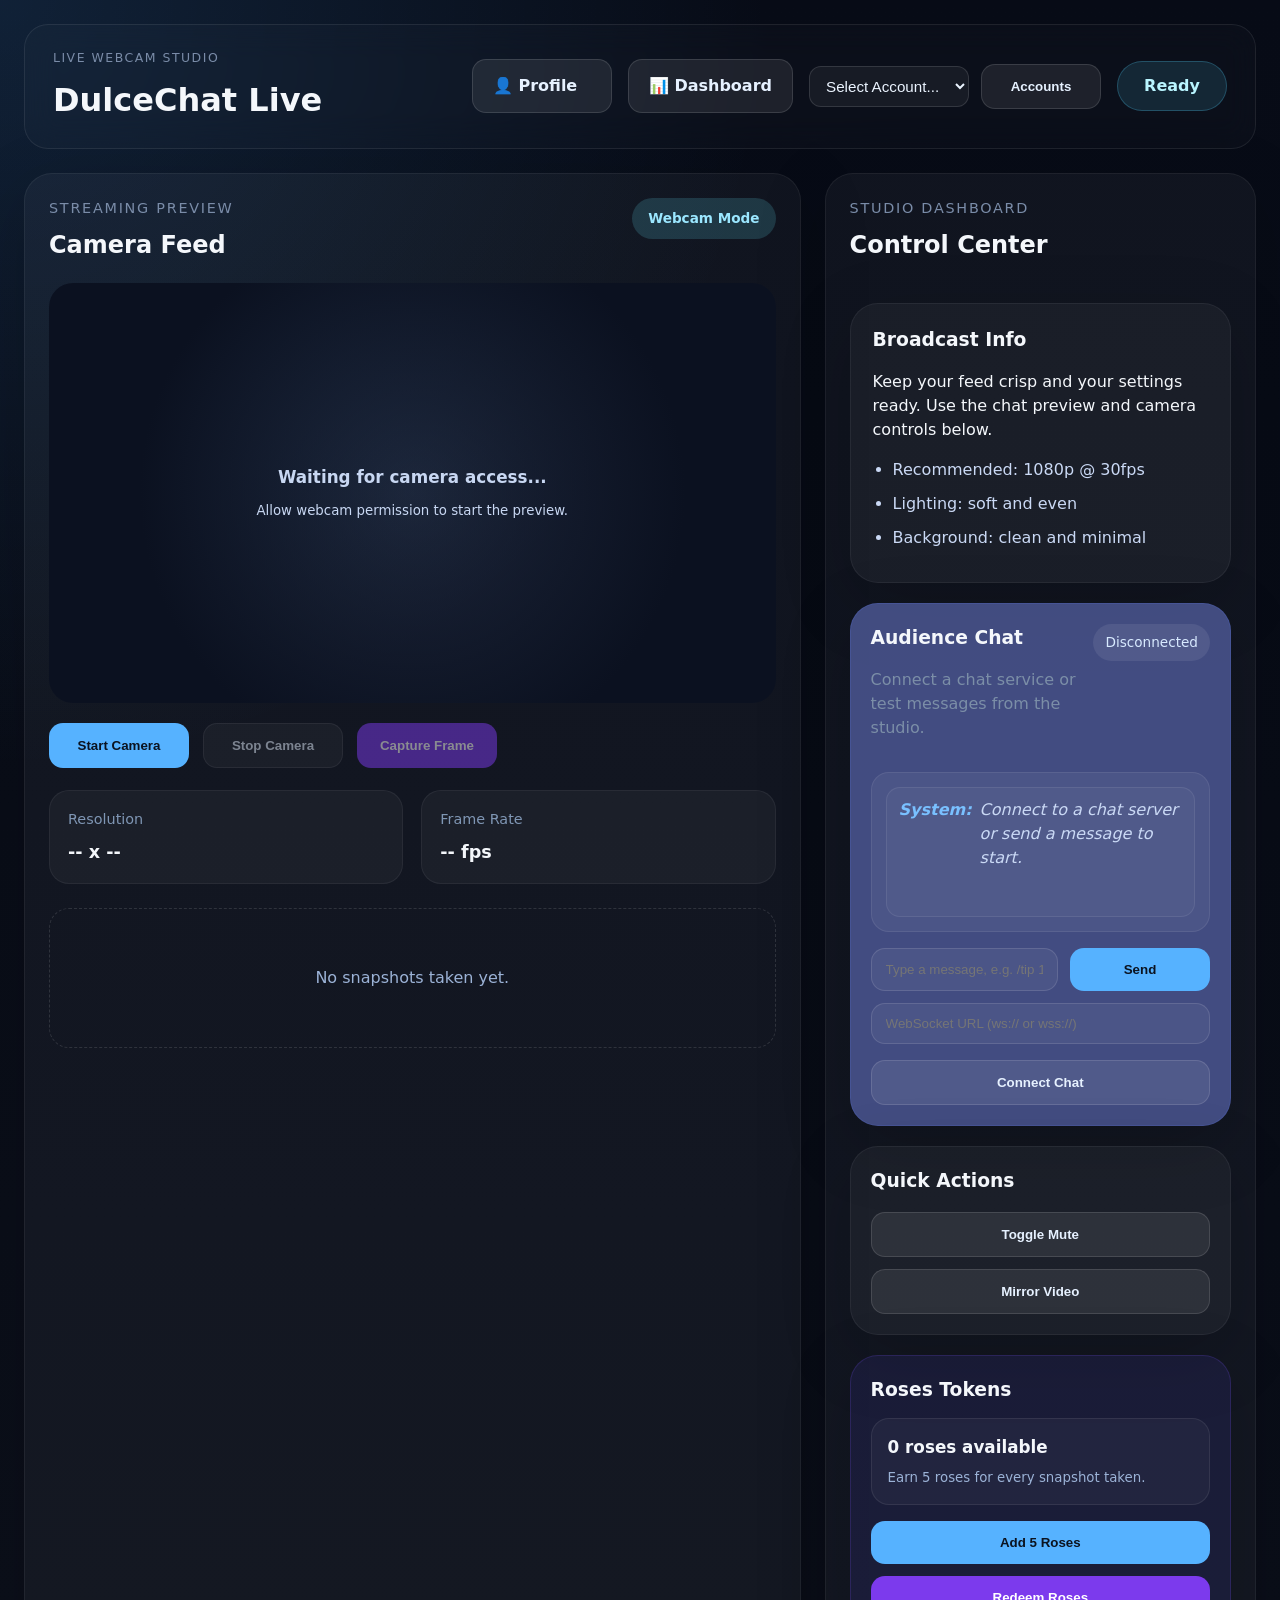
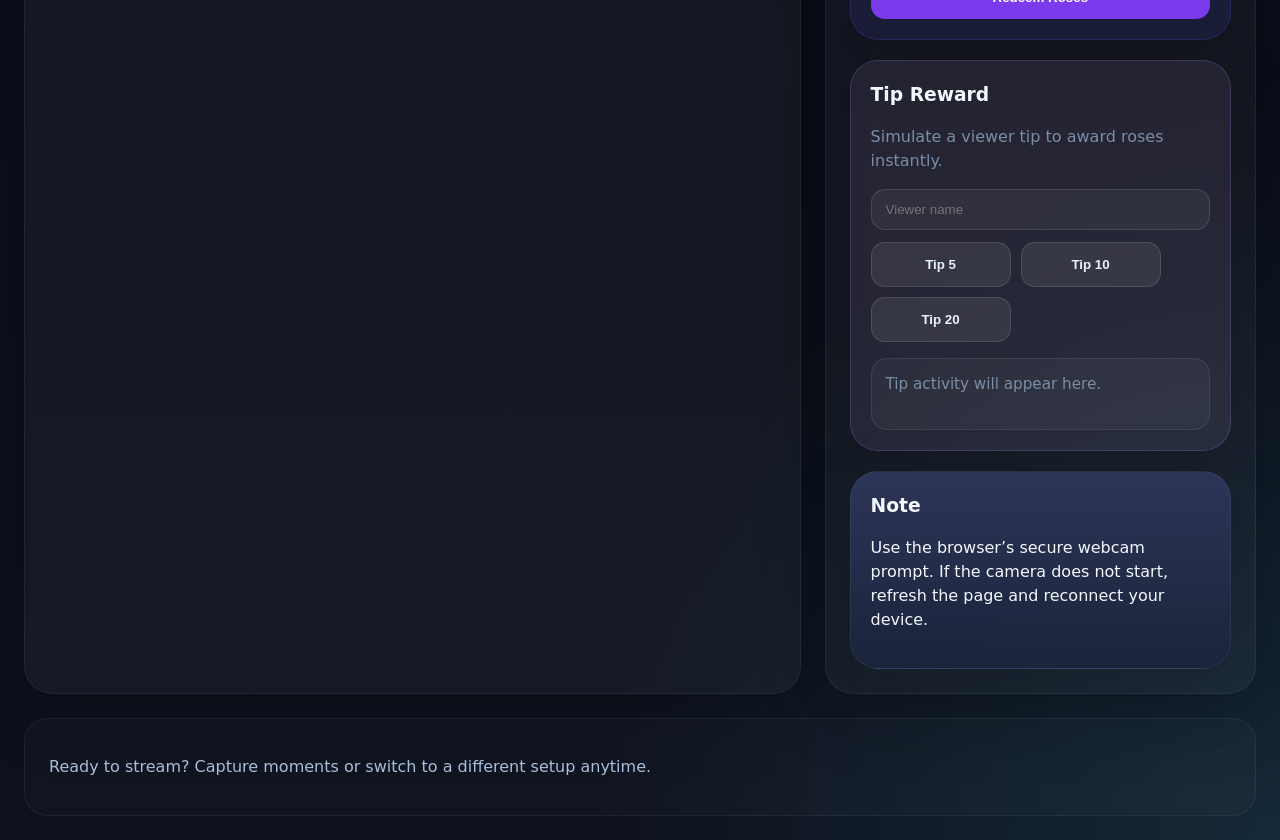
==== index.html @ fbc7fd68 "Add files via upload" ====
<!DOCTYPE html>
<html lang="en">
<head>
    <meta charset="UTF-8" />
    <meta name="viewport" content="width=device-width, initial-scale=1.0" />
    <title>DulceChat Webcam</title>
    <link rel="stylesheet" href="style.css" />
</head>
<body>
    <div class="app-shell">
        <!-- ========== HEADER / TOPBAR ========== -->
        <header class="topbar">
            <div>
                <p class="eyebrow">Live Webcam Studio</p>
                <h1>DulceChat Live</h1>
            </div>
            <div class="topbar-right">
                <a href="profile.html" class="btn btn-secondary" style="text-decoration: none; display: inline-block;">👤 Profile</a>
                <a href="dashboard.html" class="btn btn-secondary" style="text-decoration: none; display: inline-block;">📊 Dashboard</a>
                <div class="account-selector">
                    <select id="accountSelect" class="account-select">
                        <option value="">Select Account...</option>
                    </select>
                    <button class="btn btn-secondary" id="buttonAccountMenu" style="width: auto; min-width: 120px;">Accounts</button>
                </div>
                <div class="status-pill" id="connectionStatus">Ready</div>
            </div>
        </header>

        <!-- ========== MAIN LAYOUT: VIDEO PANEL + SIDEBAR ========== -->
        <main class="layout-grid">
            <!-- VIDEO PANEL (left) -->
            <section class="panel video-panel">
                <div class="panel-header">
                    <div>
                        <p class="panel-label">Streaming Preview</p>
                        <h2>Camera Feed</h2>
                    </div>
                    <span class="badge">Webcam Mode</span>
                </div>

                <div class="video-frame">
                    <video id="webcam" autoplay playsinline muted></video>
                    <div class="video-fallback" id="fallbackMessage">
                        <p>Waiting for camera access...</p>
                        <small>Allow webcam permission to start the preview.</small>
                    </div>
                </div>

                <div class="controls-row">
                    <button class="btn btn-primary" id="buttonStart">Start Camera</button>
                    <button class="btn btn-secondary" id="buttonStop" disabled>Stop Camera</button>
                    <button class="btn btn-accent" id="buttonCapture" disabled>Capture Frame</button>
                </div>

                <div class="quick-info">
                    <div>
                        <span>Resolution</span>
                        <strong id="cameraResolution">-- x --</strong>
                    </div>
                    <div>
                        <span>Frame Rate</span>
                        <strong id="cameraFramerate">-- fps</strong>
                    </div>
                </div>

                <div class="snapshots" id="snapshotList">
                    <div class="snapshot-empty">
                        <p>No snapshots taken yet.</p>
                    </div>
                </div>
            </section>

            <!-- SIDEBAR PANEL (right) -->
            <aside class="panel sidebar-panel">
                <div class="panel-header">
                    <div>
                        <p class="panel-label">Studio Dashboard</p>
                        <h2>Control Center</h2>
                    </div>
                </div>

                <div class="card info-card">
                    <h3>Broadcast Info</h3>
                    <p>Keep your feed crisp and your settings ready. Use the chat preview and camera controls below.</p>
                    <ul>
                        <li>Recommended: 1080p @ 30fps</li>
                        <li>Lighting: soft and even</li>
                        <li>Background: clean and minimal</li>
                    </ul>
                </div>

                <div class="card small-card chat-card">
                    <div class="chat-card-header">
                        <div>
                            <h3>Audience Chat</h3>
                            <p class="muted">Connect a chat service or test messages from the studio.</p>
                        </div>
                        <span class="chat-status" id="chatStatus">Disconnected</span>
                    </div>
                    <div class="chat-feed" id="chatFeed">
                        <div class="chat-message system"><span>System:</span> Connect to a chat server or send a message to start.</div>
                    </div>
                    <div class="chat-input-row">
                        <input id="chatInput" class="tip-input" type="text" placeholder="Type a message, e.g. /tip 10" />
                        <button class="btn btn-primary" id="buttonSendChat">Send</button>
                    </div>
                    <div class="chat-url-row">
                        <input id="chatUrl" class="tip-input" type="text" placeholder="WebSocket URL (ws:// or wss://)" aria-label="Chat server URL" />
                    </div>
                    <div class="action-list">
                        <button class="btn btn-secondary" id="buttonConnectChat">Connect Chat</button>
                    </div>
                </div>

                <div class="card small-card">
                    <h3>Quick Actions</h3>
                    <div class="action-list">
                        <button class="btn btn-secondary" id="buttonToggleMute">Toggle Mute</button>
                        <button class="btn btn-secondary" id="buttonToggleMirror">Mirror Video</button>
                    </div>
                </div>

                <div class="card small-card token-card">
                    <h3>Roses Tokens</h3>
                    <div class="token-summary">
                        <p><span id="rosesCount">0</span> roses available</p>
                        <small>Earn 5 roses for every snapshot taken.</small>
                    </div>
                    <div class="action-list">
                        <button class="btn btn-primary" id="buttonAddRoses">Add 5 Roses</button>
                        <button class="btn btn-accent" id="buttonOpenRedeem">Redeem Roses</button>
                    </div>
                </div>

                <div class="card small-card tip-card">
                    <h3>Tip Reward</h3>
                    <p class="muted">Simulate a viewer tip to award roses instantly.</p>
                    <div class="tip-fields">
                        <input id="tipUser" class="tip-input" type="text" placeholder="Viewer name" />
                        <div class="tip-row">
                            <button class="btn btn-secondary tip-btn" data-tip="5">Tip 5</button>
                            <button class="btn btn-secondary tip-btn" data-tip="10">Tip 10</button>
                            <button class="btn btn-secondary tip-btn" data-tip="20">Tip 20</button>
                        </div>
                    </div>
                    <div class="tip-log" id="tipLog">
                        <p class="muted">Tip activity will appear here.</p>
                    </div>
                </div>

                <div class="card small-card note-card">
                    <h3>Note</h3>
                    <p>Use the browser’s secure webcam prompt. If the camera does not start, refresh the page and reconnect your device.</p>
                </div>
            </aside>
        </main>

        <!-- ========== FOOTER ========== -->
        <footer class="footer-bar">
            <p>Ready to stream? Capture moments or switch to a different setup anytime.</p>
        </footer>
    </div>
    <!-- ========== ACCOUNT MODAL ========== -->
    <div class="modal" id="accountModal" aria-hidden="true">
        <div class="modal-backdrop" id="accountBackdrop"></div>
        <div class="modal-content" role="dialog" aria-modal="true" aria-labelledby="accountTitle">
            <header>
                <h3 id="accountTitle">Account Manager</h3>
                <button class="modal-close" id="accountClose">×</button>
            </header>
            <div class="modal-body">
                <div class="account-section">
                    <h4>Create New Account</h4>
                    <div class="account-fields">
                        <input id="newAccountName" class="tip-input" type="text" placeholder="Enter account name" />
                        <button class="btn btn-primary" id="buttonCreateAccount" style="width: 100%;">Create Account</button>
                    </div>
                </div>

                <div class="account-section">
                    <h4>All Accounts</h4>
                    <div class="account-list" id="accountList">
                        <p class="muted">No accounts yet.</p>
                    </div>
                </div>
            </div>
        </div>
    </div>

    <!-- ========== REDEEM MODAL ========== -->
    <div class="modal" id="redeemModal" aria-hidden="true">
        <div class="modal-backdrop" id="redeemBackdrop"></div>
        <div class="modal-content" role="dialog" aria-modal="true" aria-labelledby="redeemTitle">
            <header>
                <h3 id="redeemTitle">Redeem Roses</h3>
                <button class="modal-close" id="redeemClose">×</button>
            </header>
            <div class="modal-body">
                <p class="muted">You have <strong><span id="redeemRoses">0</span> roses</strong>. Choose a reward to redeem.</p>

                <div class="redeem-options">
                    <div class="redeem-option">
                        <div>
                            <h4>Confetti</h4>
                            <small>Fun confetti effect</small>
                        </div>
                        <div>
                            <strong>15</strong>
                            <button class="btn btn-primary redeem-btn" data-cost="15" data-name="Confetti">Redeem</button>
                        </div>
                    </div>

                    <div class="redeem-option">
                        <div>
                            <h4>Spotlight</h4>
                            <small>Highlight the streamer</small>
                        </div>
                        <div>
                            <strong>20</strong>
                            <button class="btn btn-primary redeem-btn" data-cost="20" data-name="Spotlight">Redeem</button>
                        </div>
                    </div>

                    <div class="redeem-option">
                        <div>
                            <h4>Custom Shoutout</h4>
                            <small>Show a message on screen</small>
                        </div>
                        <div>
                            <strong>30</strong>
                            <button class="btn btn-primary redeem-btn" data-cost="30" data-name="Shoutout">Redeem</button>
                        </div>
                    </div>
                </div>
            </div>
            <footer>
                <button class="btn btn-secondary" id="redeemCancel">Cancel</button>
            </footer>
        </div>
    </div>
    <script src="stript.js" defer></script>
</body>
</html>
---- style.css ----
* {
    box-sizing: border-box;
}

/* ========== GLOBAL STYLES ========== */
:root {
    color-scheme: dark;
    color: #f4f7fb;
    background: #0d111c;
    font-family: Inter, system-ui, -apple-system, BlinkMacSystemFont, "Segoe UI", sans-serif;
    line-height: 1.5;
}

html,
body {
    min-height: 100%;
    margin: 0;
    padding: 0;
    background: radial-gradient(circle at top left, rgba(73, 168, 255, 0.14), transparent 28%),
        radial-gradient(circle at bottom right, rgba(84, 211, 255, 0.12), transparent 25%),
        linear-gradient(180deg, #070b16 0%, #0d111c 100%);
}

body {
    padding: 24px;
}

.app-shell {
    max-width: 1320px;
    margin: 0 auto;
    display: flex;
    flex-direction: column;
    gap: 24px;
}

/* ========== TOPBAR / HEADER ========== */
.topbar {
    display: flex;
    justify-content: space-between;
    align-items: center;
    gap: 16px;
    padding: 24px 28px;
    border: 1px solid rgba(255, 255, 255, 0.08);
    border-radius: 24px;
    background: rgba(255, 255, 255, 0.02);
    backdrop-filter: blur(16px);
}

.topbar-right {
    display: flex;
    align-items: center;
    gap: 16px;
}

.account-selector {
    display: flex;
    gap: 12px;
    align-items: center;
}

.account-select {
    padding: 10px 12px;
    border-radius: 12px;
    border: 1px solid rgba(255,255,255,0.12);
    background: rgba(255,255,255,0.05);
    color: #ebf4ff;
    font-size: 0.95rem;
    cursor: pointer;
    min-width: 160px;
}

.eyebrow {
    margin: 0 0 8px;
    color: #7a8ca8;
    letter-spacing: 0.12em;
    text-transform: uppercase;
    font-size: 0.78rem;
}

.topbar h1 {
    margin: 0;
    font-size: clamp(1.8rem, 2.5vw, 2.8rem);
}

.status-pill {
    padding: 0.75rem 1.25rem;
    border-radius: 999px;
    border: 1px solid rgba(84, 211, 255, 0.24);
    background: rgba(84, 211, 255, 0.12);
    color: #b9f5ff;
    font-weight: 600;
    min-width: 110px;
    text-align: center;
}

/* ========== MAIN LAYOUT: GRID ========== */
.layout-grid {
    display: grid;
    grid-template-columns: 1.8fr 1fr;
    gap: 24px;
}

/* ========== PANELS & CARDS ========== */
.panel,
.card {
    background: rgba(255, 255, 255, 0.04);
    border: 1px solid rgba(255, 255, 255, 0.06);
    border-radius: 28px;
    padding: 24px;
    box-shadow: 0 20px 70px rgba(0, 0, 0, 0.18);
}

.panel-header {
    display: flex;
    justify-content: space-between;
    align-items: flex-start;
    gap: 12px;
    margin-bottom: 20px;
}

.panel-label {
    margin: 0 0 8px;
    color: #7a8ca8;
    font-size: 0.9rem;
    text-transform: uppercase;
    letter-spacing: 0.12em;
}

.panel h2,
.card h3 {
    margin: 0;
}

.badge {
    padding: 0.65rem 1rem;
    border-radius: 999px;
    background: rgba(105, 234, 255, 0.16);
    color: #9be7ff;
    font-size: 0.85rem;
    font-weight: 600;
}

.video-frame {
    position: relative;
    min-height: 420px;
    border-radius: 24px;
    overflow: hidden;
    background: radial-gradient(circle at center, rgba(46, 64, 101, 0.35), #0b1120 65%);
    display: grid;
    place-items: center;
}

video#webcam {
    width: 100%;
    height: 100%;
    object-fit: cover;
    display: none;
}

.video-fallback {
    text-align: center;
    color: #c8d7f2;
    padding: 2rem;
}

.video-fallback p {
    margin: 0 0 0.5rem;
    font-size: 1.05rem;
    font-weight: 600;
}

.controls-row {
    display: flex;
    flex-wrap: wrap;
    gap: 14px;
    margin-top: 20px;
}

/* ========== BUTTONS ========== */
.btn {
    border: none;
    border-radius: 14px;
    padding: 14px 20px;
    min-width: 140px;
    font-weight: 700;
    cursor: pointer;
    transition: transform 0.18s ease, background 0.18s ease, box-shadow 0.18s ease;
}

.btn:hover:not(:disabled) {
    transform: translateY(-1px);
}

.btn:disabled {
    opacity: 0.5;
    cursor: not-allowed;
}

.btn-primary {
    background: #56b2ff;
    color: #0b1320;
}

.btn-secondary {
    background: rgba(255, 255, 255, 0.08);
    color: #e6f1ff;
    border: 1px solid rgba(255, 255, 255, 0.12);
}

.btn-accent {
    background: #7c3aed;
    color: #fff;
}

/* ========== CAMERA INFO & SNAPSHOTS ========== */
.quick-info {
    display: flex;
    justify-content: space-between;
    gap: 18px;
    margin-top: 22px;
}

.quick-info div {
    flex: 1;
    padding: 18px;
    border-radius: 20px;
    background: rgba(255, 255, 255, 0.04);
    border: 1px solid rgba(255, 255, 255, 0.06);
}

.quick-info span {
    display: block;
    color: #7f96b4;
    margin-bottom: 8px;
    font-size: 0.9rem;
}

.quick-info strong {
    display: block;
    font-size: 1.1rem;
}

.snapshots {
    margin-top: 24px;
    display: grid;
    grid-template-columns: repeat(auto-fit, minmax(160px, 1fr));
    gap: 16px;
}

.snapshot-empty,
.snapshot-item {
    min-height: 140px;
    border-radius: 20px;
    border: 1px dashed rgba(255, 255, 255, 0.12);
    display: grid;
    place-items: center;
    text-align: center;
    color: #9bb2d6;
    padding: 18px;
}

.snapshot-item img {
    width: 100%;
    height: auto;
    border-radius: 16px;
    display: block;
}

/* ========== SIDEBAR CARDS ========== */
.sidebar-panel {
    display: flex;
    flex-direction: column;
    gap: 20px;
}

.card {
    padding: 22px;
}

.small-card {
    padding: 20px;
}

.info-card ul {
    margin: 16px 0 0;
    padding-left: 20px;
}

.info-card li {
    margin-bottom: 10px;
    color: #cad9f5;
}

.chat-preview {
    display: flex;
    flex-direction: column;
    gap: 10px;
    margin-top: 14px;
}

.chat-preview p {
    margin: 0;
    font-size: 0.95rem;
    line-height: 1.5;
}

.chat-preview span {
    color: #79c0ff;
    font-weight: 700;
}

.chat-card-header {
    display: flex;
    justify-content: space-between;
    align-items: flex-start;
    gap: 12px;
}

.chat-status {
    padding: 8px 12px;
    border-radius: 999px;
    background: rgba(255,255,255,0.08);
    color: #d8eaff;
    font-size: 0.85rem;
    white-space: nowrap;
}

.chat-feed {
    margin-top: 16px;
    min-height: 160px;
    max-height: 240px;
    overflow-y: auto;
    padding: 14px;
    border-radius: 18px;
    background: rgba(255, 255, 255, 0.05);
    border: 1px solid rgba(255, 255, 255, 0.08);
    display: grid;
    gap: 10px;
}

.chat-message {
    display: flex;
    gap: 8px;
    align-items: baseline;
    padding: 10px 12px;
    border-radius: 14px;
    background: rgba(255,255,255,0.03);
    border: 1px solid rgba(255,255,255,0.08);
}

.chat-message span {
    color: #79c0ff;
    font-weight: 700;
}

.chat-message.system {
    color: #cad9f5;
    font-style: italic;
}

.chat-message.outgoing {
    justify-content: flex-end;
    background: rgba(82, 204, 163, 0.12);
    border-color: rgba(82, 204, 163, 0.25);
}

.chat-message.outgoing span {
    color: #9bd89d;
}

.chat-input-row {
    display: grid;
    grid-template-columns: 1fr auto;
    gap: 12px;
    margin-top: 16px;
}

.chat-input-row .tip-input {
    margin: 0;
}

.chat-url-row {
    margin-top: 12px;
}

.chat-url-row .tip-input {
    width: 100%;
}

.chat-card {
    background: rgba(73, 85, 143, 0.88);
    border-color: rgba(95, 124, 255, 0.16);
}

.muted {
    color: #7b8ea7;
}

.action-list {
    display: grid;
    gap: 12px;
    margin-top: 16px;
}

.token-card {
    background: rgba(94, 79, 255, 0.1);
    border-color: rgba(126, 79, 255, 0.18);
}

.token-summary {
    display: flex;
    flex-direction: column;
    gap: 8px;
    margin-top: 14px;
    padding: 16px;
    border-radius: 18px;
    background: rgba(255, 255, 255, 0.04);
    border: 1px solid rgba(255, 255, 255, 0.08);
}

.token-summary p {
    margin: 0;
    font-size: 1.05rem;
    font-weight: 700;
}

.token-summary small {
    color: #9bb2d6;
}

.tip-card {
    background: rgba(221, 181, 255, 0.08);
    border-color: rgba(190, 133, 255, 0.2);
}

.tip-fields {
    display: grid;
    gap: 12px;
    margin-top: 16px;
}

.tip-input {
    width: 100%;
    padding: 12px 14px;
    border-radius: 14px;
    border: 1px solid rgba(255,255,255,0.12);
    background: rgba(255,255,255,0.05);
    color: #ebf4ff;
}

.tip-row {
    display: flex;
    gap: 10px;
    flex-wrap: wrap;
}

.tip-log {
    margin-top: 16px;
    padding: 14px;
    border-radius: 16px;
    background: rgba(255,255,255,0.04);
    border: 1px solid rgba(255,255,255,0.08);
    min-height: 72px;
}

.tip-log p {
    margin: 0;
    font-size: 0.95rem;
    line-height: 1.55;
}

.account-section {
    margin-bottom: 20px;
}

.account-section h4 {
    margin: 0 0 12px 0;
    color: #e6f1ff;
}

.account-fields {
    display: grid;
    gap: 12px;
}

.account-list {
    display: grid;
    gap: 12px;
}

.account-item {
    display: flex;
    justify-content: space-between;
    align-items: center;
    gap: 12px;
    padding: 14px;
    border-radius: 12px;
    background: rgba(255,255,255,0.04);
    border: 1px solid rgba(255,255,255,0.08);
}

.account-info {
    flex: 1;
}

.account-name {
    margin: 0 0 4px 0;
    font-weight: 700;
    color: #ebf4ff;
}

.account-roses {
    margin: 0;
    font-size: 0.9rem;
    color: #a9bedc;
}

.account-action-btn {
    min-width: 80px;
}

.note-card {
    background: linear-gradient(180deg, rgba(46, 55, 90, 0.95), rgba(26, 36, 59, 0.95));
}

/* Modal styles for Redeem dialog */
.modal {
    position: fixed;
    inset: 0;
    display: none;
    align-items: center;
    justify-content: center;
    z-index: 1200;
}

.modal[aria-hidden="false"] {
    display: flex;
}

.modal-backdrop {
    position: absolute;
    inset: 0;
    background: rgba(3, 6, 12, 0.6);
    backdrop-filter: blur(6px);
}

.modal-content {
    position: relative;
    width: min(720px, 94%);
    background: rgba(255,255,255,0.03);
    border: 1px solid rgba(255,255,255,0.06);
    border-radius: 16px;
    padding: 18px;
    z-index: 2;
}

.modal-content header {
    display: flex;
    justify-content: space-between;
    align-items: center;
    gap: 12px;
}

.modal-close {
    background: transparent;
    border: none;
    color: #cfefff;
    font-size: 1.6rem;
    cursor: pointer;
}

.modal-body {
    margin-top: 12px;
}

.redeem-options {
    display: grid;
    gap: 12px;
    margin-top: 12px;
}

.redeem-option {
    display: flex;
    justify-content: space-between;
    align-items: center;
    gap: 12px;
    padding: 12px;
    border-radius: 12px;
    background: rgba(255,255,255,0.02);
    border: 1px solid rgba(255,255,255,0.04);
}

.redeem-option h4 {
    margin: 0 0 6px 0;
}

.redeem-btn:disabled {
    opacity: 0.5;
    cursor: not-allowed;
}

.toast {
    position: fixed;
    right: 20px;
    bottom: 20px;
    background: rgba(40,40,60,0.96);
    color: #eaf6ff;
    padding: 12px 16px;
    border-radius: 12px;
    box-shadow: 0 8px 30px rgba(0,0,0,0.4);
    z-index: 1300;
    opacity: 0;
    transform: translateY(8px);
    transition: opacity 220ms ease, transform 220ms ease;
}

.toast.show {
    opacity: 1;
    transform: translateY(0);
}

/* ========== VISUAL EFFECTS ========== */
.confetti-piece {
    position: fixed;
    width: 12px;
    height: 18px;
    opacity: 0.95;
    border-radius: 4px;
    pointer-events: none;
    z-index: 1400;
    will-change: transform, opacity;
}

/* ========== FOOTER ========== */
.footer-bar {
    padding: 20px 24px;
    border-radius: 24px;
    border: 1px solid rgba(255, 255, 255, 0.06);
    background: rgba(255, 255, 255, 0.02);
    color: #a9bedc;
}

/* ========== RESPONSIVE DESIGN ========== */
@media (max-width: 980px) {
    .layout-grid {
        grid-template-columns: 1fr;
    }
}

@media (max-width: 680px) {
    body {
        padding: 16px;
    }
    .topbar,
    .panel,
    .card,
    .footer-bar {
        padding: 18px;
    }
    .controls-row {
        flex-direction: column;
    }
}
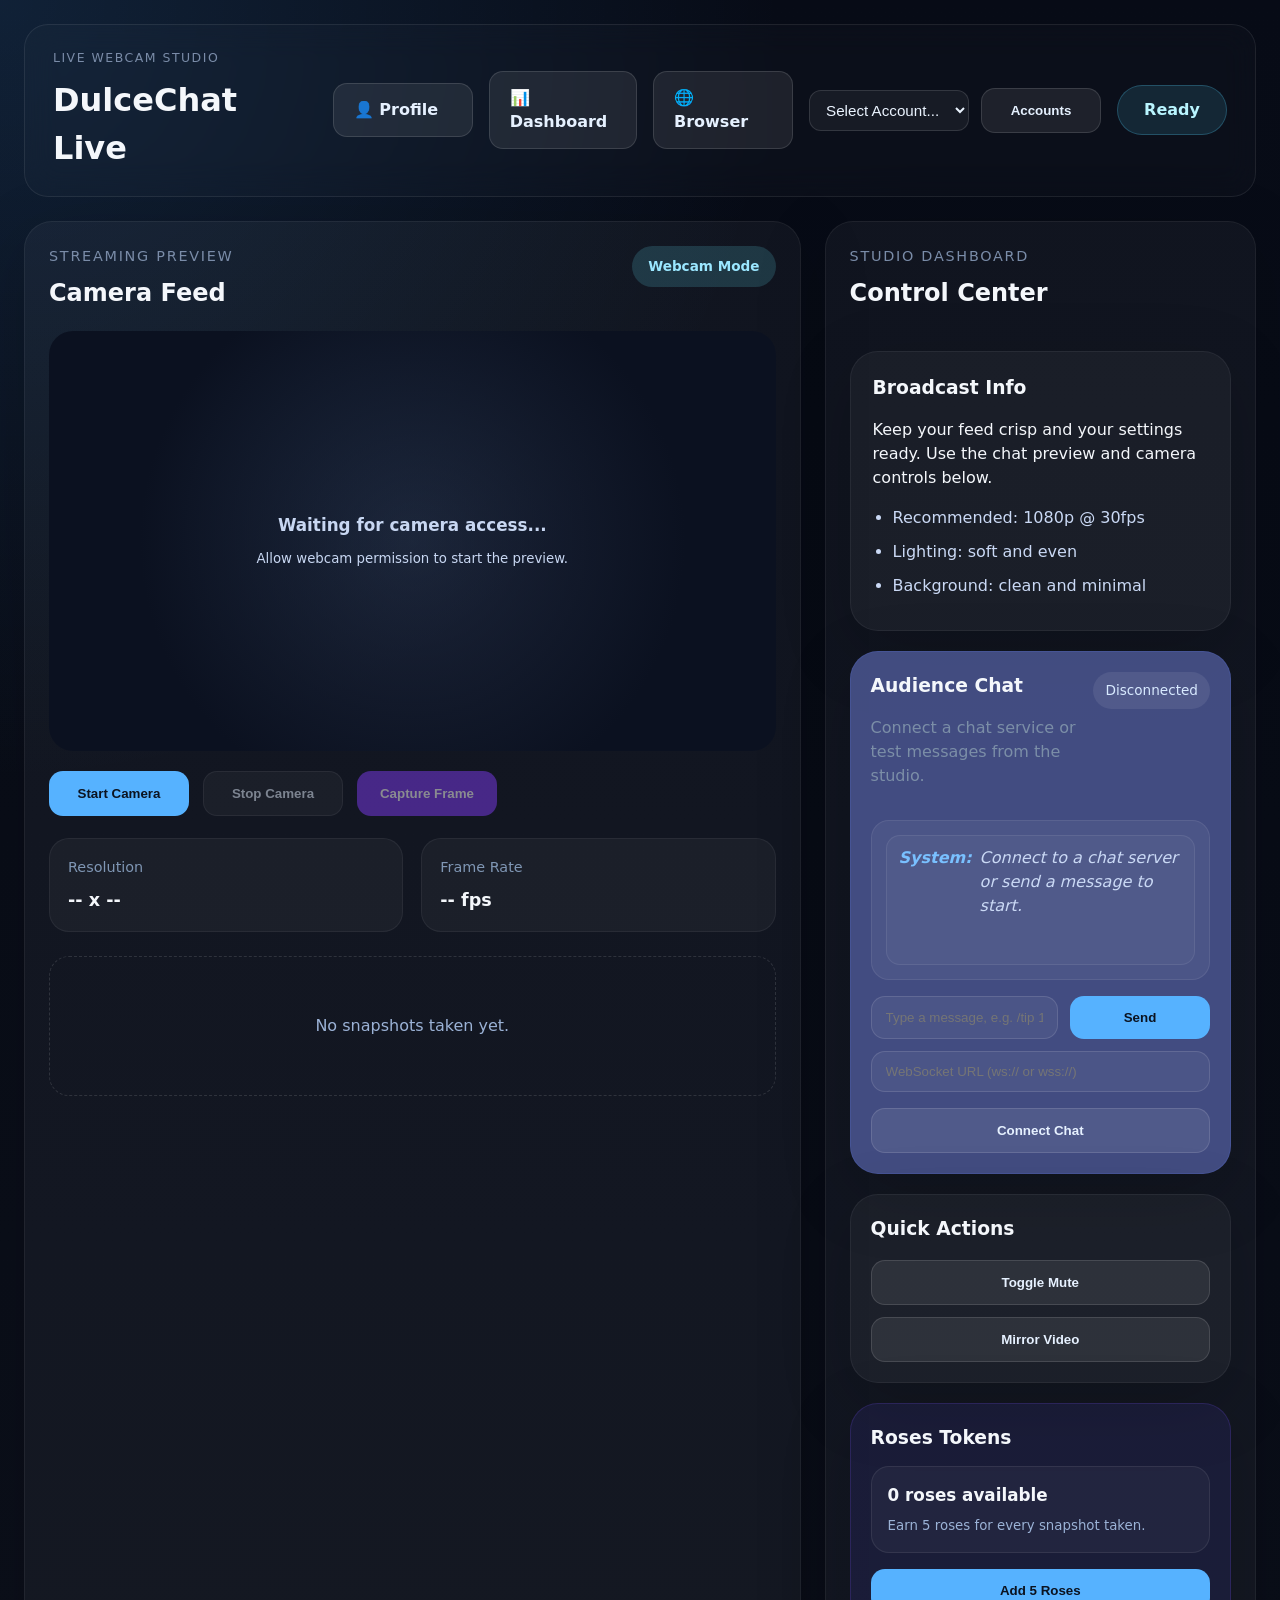
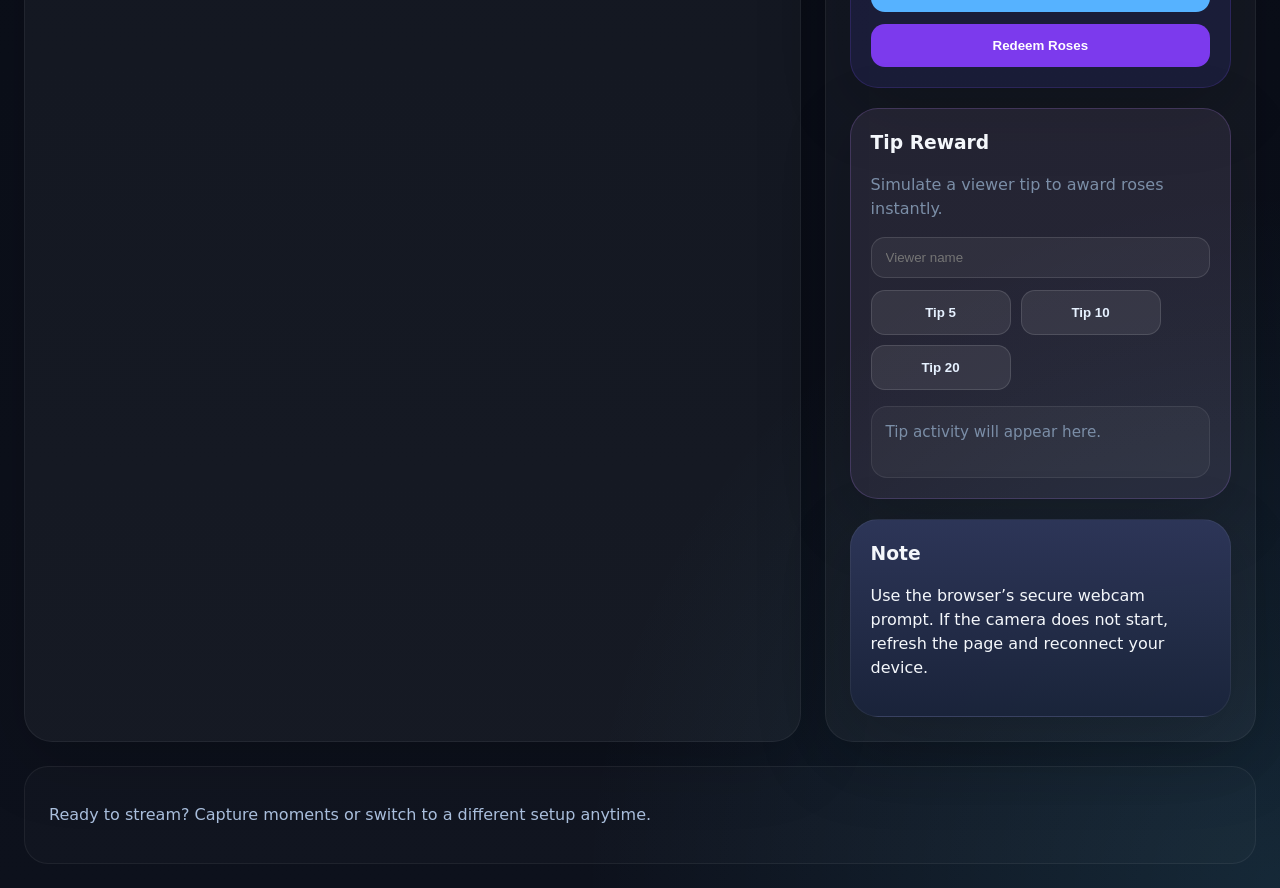
==== commit 09d42bfe: "Add files via upload" ====
--- a/index.html
+++ b/index.html
@@ -17,6 +17,7 @@
             <div class="topbar-right">
                 <a href="profile.html" class="btn btn-secondary" style="text-decoration: none; display: inline-block;">👤 Profile</a>
                 <a href="dashboard.html" class="btn btn-secondary" style="text-decoration: none; display: inline-block;">📊 Dashboard</a>
+                <a href="browser.html" class="btn btn-secondary" style="text-decoration: none; display: inline-block;">🌐 Browser</a>
                 <div class="account-selector">
                     <select id="accountSelect" class="account-select">
                         <option value="">Select Account...</option>
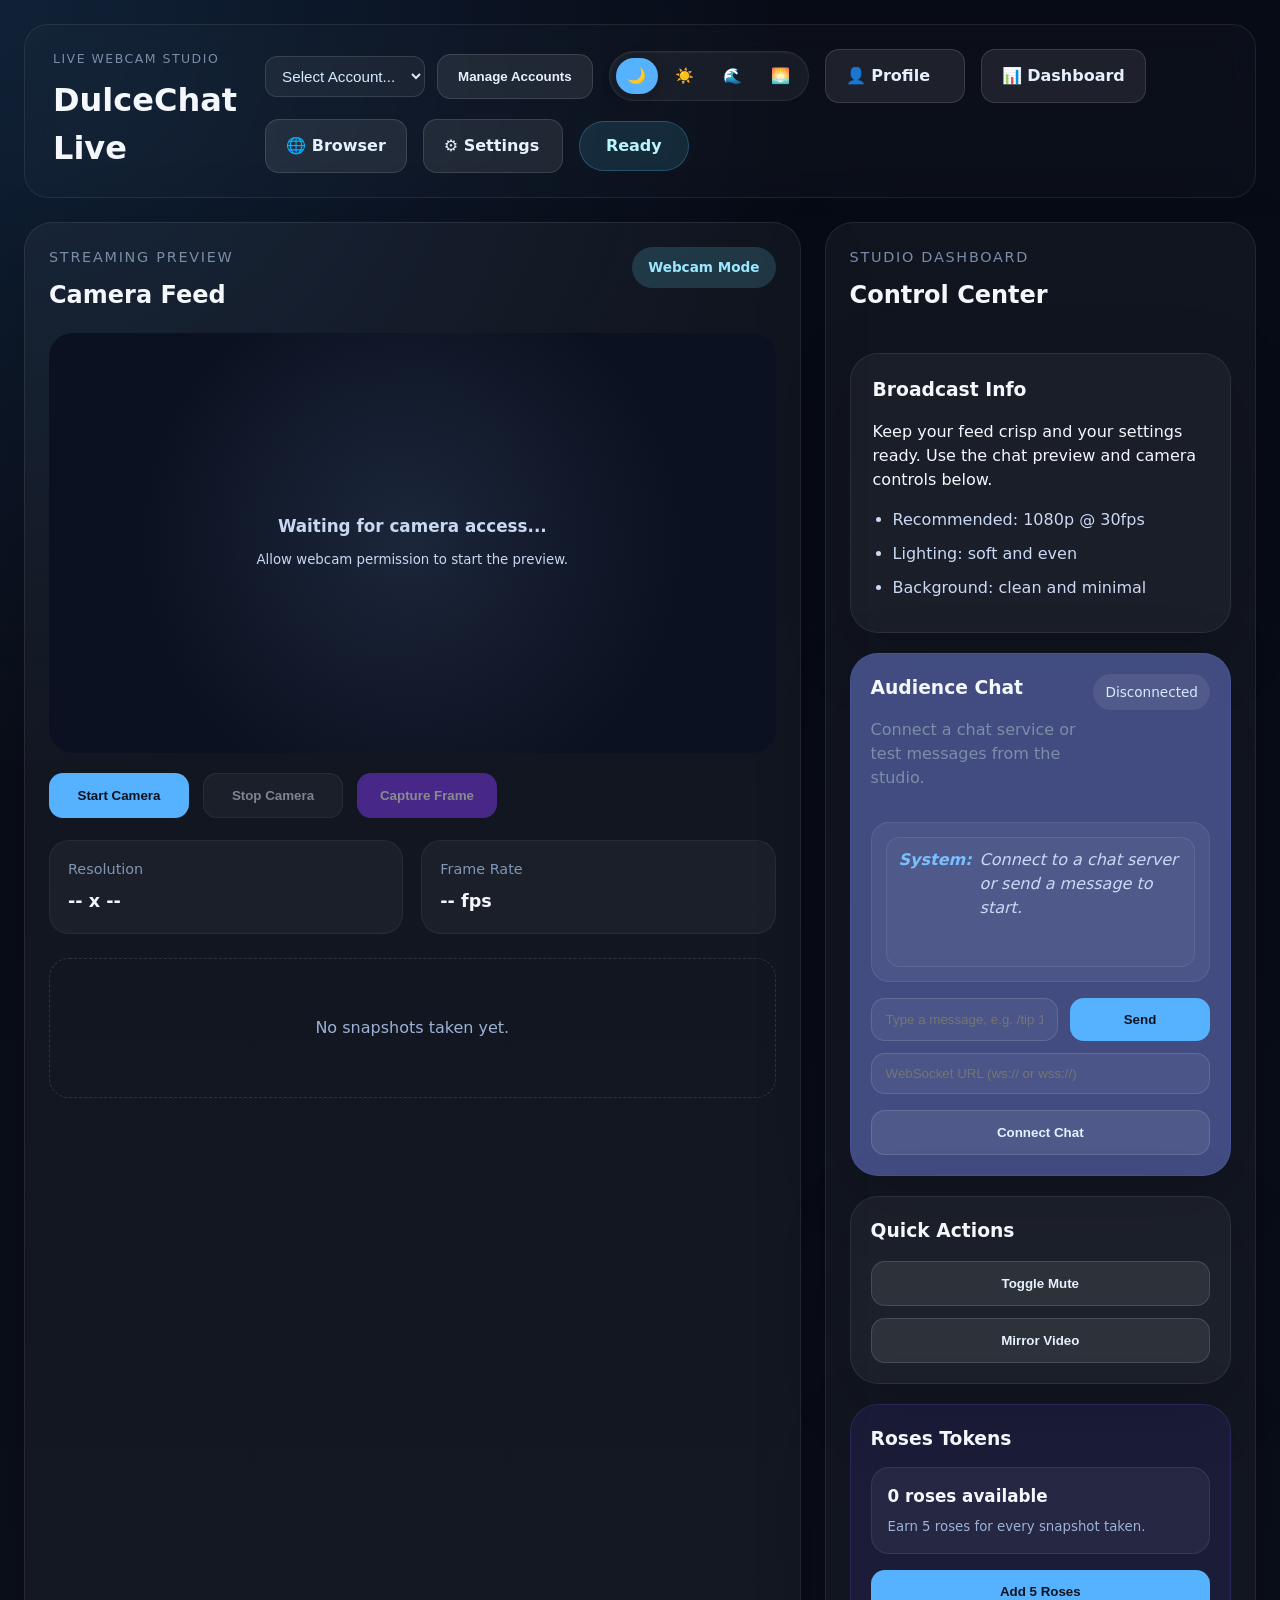
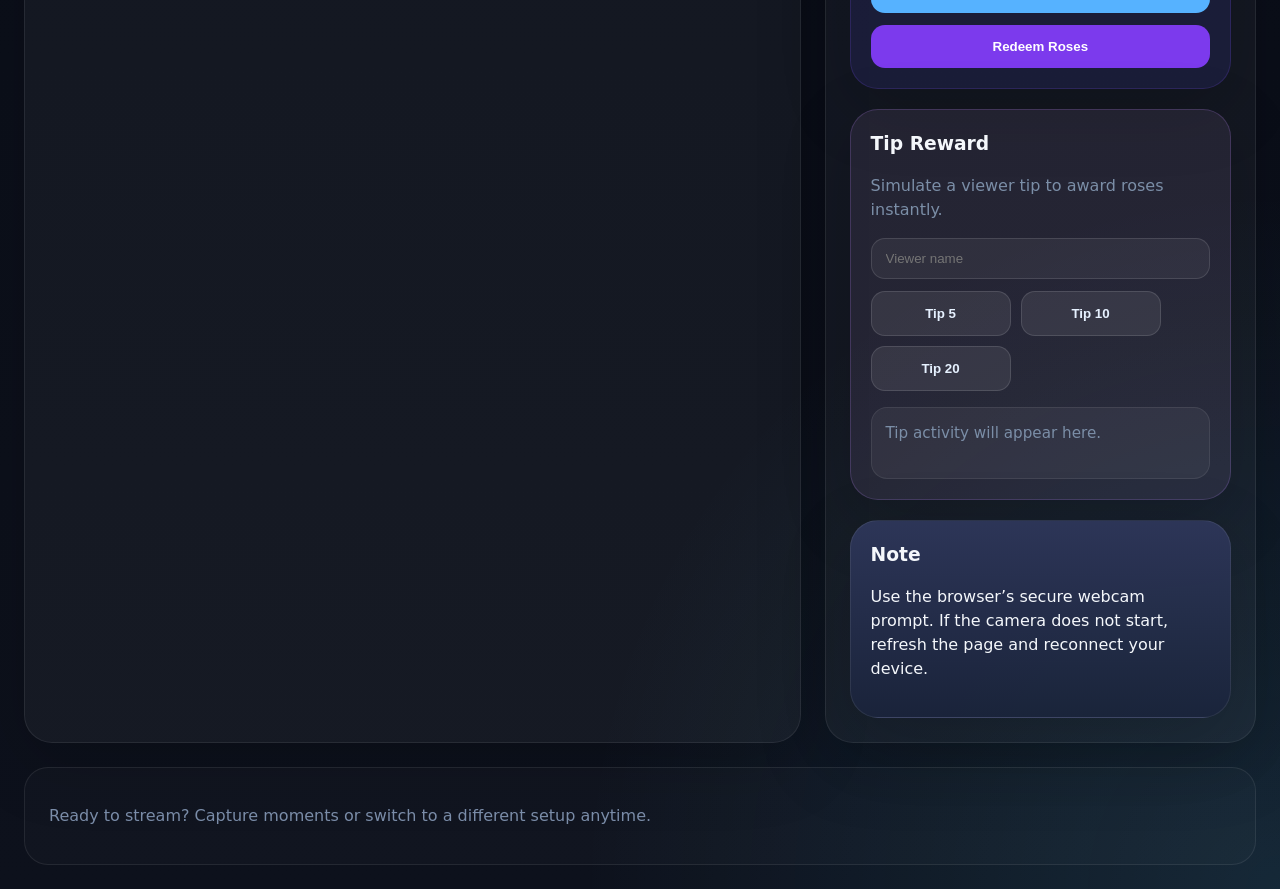
==== commit 806019b0: "Add files via upload" ====
--- a/index.html
+++ b/index.html
@@ -15,15 +15,23 @@
                 <h1>DulceChat Live</h1>
             </div>
             <div class="topbar-right">
-                <a href="profile.html" class="btn btn-secondary" style="text-decoration: none; display: inline-block;">👤 Profile</a>
-                <a href="dashboard.html" class="btn btn-secondary" style="text-decoration: none; display: inline-block;">📊 Dashboard</a>
-                <a href="browser.html" class="btn btn-secondary" style="text-decoration: none; display: inline-block;">🌐 Browser</a>
                 <div class="account-selector">
-                    <select id="accountSelect" class="account-select">
-                        <option value="">Select Account...</option>
+                    <select id="accountSelect" class="account-select" aria-label="Select account">
+                        <option value="">Select account...</option>
                     </select>
-                    <button class="btn btn-secondary" id="buttonAccountMenu" style="width: auto; min-width: 120px;">Accounts</button>
-                </div>
+                    <button class="btn btn-secondary" id="buttonAccountMenu" type="button">Manage Accounts</button>
+                </div>
+                <div class="theme-switcher" aria-label="Theme switcher">
+                    <button class="theme-btn active" type="button" data-theme="dark" aria-label="Dark theme">🌙</button>
+                    <button class="theme-btn" type="button" data-theme="light" aria-label="Light theme">☀️</button>
+                    <button class="theme-btn" type="button" data-theme="ocean" aria-label="Ocean theme">🌊</button>
+                    <button class="theme-btn" type="button" data-theme="sunset" aria-label="Sunset theme">🌅</button>
+                </div>
+                <a href="profile.html" class="btn btn-secondary topbar-nav-link">👤 Profile</a>
+                <a href="dashboard.html" class="btn btn-secondary topbar-nav-link">📊 Dashboard</a>
+                <a href="browser.html" class="btn btn-secondary topbar-nav-link">🌐 Browser</a>
+                <a href="settings.html" class="btn btn-secondary topbar-nav-link">⚙️ Settings</a>
+
                 <div class="status-pill" id="connectionStatus">Ready</div>
             </div>
         </header>
@@ -41,7 +49,7 @@
                 </div>
 
                 <div class="video-frame">
-                    <video id="webcam" autoplay playsinline muted></video>
+                    <video id="webcam" autoplay muted></video>
                     <div class="video-fallback" id="fallbackMessage">
                         <p>Waiting for camera access...</p>
                         <small>Allow webcam permission to start the preview.</small>
@@ -175,7 +183,7 @@
                     <h4>Create New Account</h4>
                     <div class="account-fields">
                         <input id="newAccountName" class="tip-input" type="text" placeholder="Enter account name" />
-                        <button class="btn btn-primary" id="buttonCreateAccount" style="width: 100%;">Create Account</button>
+                        <button class="btn btn-primary account-create-btn" id="buttonCreateAccount">Create Account</button>
                     </div>
                 </div>
 
@@ -241,5 +249,6 @@
         </div>
     </div>
     <script src="stript.js" defer></script>
+    <script src="script.js" defer></script>
 </body>
 </html>
--- a/style.css
+++ b/style.css
@@ -9,6 +9,71 @@
     background: #0d111c;
     font-family: Inter, system-ui, -apple-system, BlinkMacSystemFont, "Segoe UI", sans-serif;
     line-height: 1.5;
+    --bg-page: radial-gradient(circle at top left, rgba(73, 168, 255, 0.14), transparent 28%), radial-gradient(circle at bottom right, rgba(84, 211, 255, 0.12), transparent 25%), linear-gradient(180deg, #070b16 0%, #0d111c 100%);
+    --bg-surface: rgba(255, 255, 255, 0.02);
+    --bg-surface-strong: rgba(255, 255, 255, 0.04);
+    --bg-surface-soft: rgba(255, 255, 255, 0.05);
+    --border-color: rgba(255, 255, 255, 0.08);
+    --text-primary: #f4f7fb;
+    --text-secondary: #d8eaff;
+    --text-muted: #7a8ca8;
+    --btn-secondary-bg: rgba(255, 255, 255, 0.08);
+    --btn-secondary-text: #e6f1ff;
+    --input-bg: rgba(255, 255, 255, 0.05);
+    --input-border: rgba(255, 255, 255, 0.12);
+    --shadow-color: rgba(0, 0, 0, 0.18);
+    --accent: #56b2ff;
+}
+
+body[data-theme="light"] {
+    --bg-page: linear-gradient(135deg, #f7fbff 0%, #e8f2ff 100%);
+    --bg-surface: rgba(255, 255, 255, 0.7);
+    --bg-surface-strong: rgba(255, 255, 255, 0.9);
+    --bg-surface-soft: rgba(255, 255, 255, 0.82);
+    --border-color: rgba(12, 29, 54, 0.12);
+    --text-primary: #14233d;
+    --text-secondary: #243b5a;
+    --text-muted: #64748b;
+    --btn-secondary-bg: rgba(12, 29, 54, 0.06);
+    --btn-secondary-text: #14233d;
+    --input-bg: rgba(255, 255, 255, 0.9);
+    --input-border: rgba(12, 29, 54, 0.14);
+    --shadow-color: rgba(15, 23, 42, 0.08);
+    --accent: #2563eb;
+}
+
+body[data-theme="ocean"] {
+    --bg-page: linear-gradient(135deg, #071722 0%, #13324b 50%, #1f5e7a 100%);
+    --bg-surface: rgba(4, 20, 33, 0.7);
+    --bg-surface-strong: rgba(6, 28, 45, 0.9);
+    --bg-surface-soft: rgba(15, 45, 68, 0.78);
+    --border-color: rgba(146, 233, 255, 0.16);
+    --text-primary: #f2fcff;
+    --text-secondary: #d9f7ff;
+    --text-muted: #8fcfdd;
+    --btn-secondary-bg: rgba(255, 255, 255, 0.11);
+    --btn-secondary-text: #f2fcff;
+    --input-bg: rgba(6, 28, 45, 0.8);
+    --input-border: rgba(146, 233, 255, 0.18);
+    --shadow-color: rgba(0, 0, 0, 0.24);
+    --accent: #31d0ff;
+}
+
+body[data-theme="sunset"] {
+    --bg-page: linear-gradient(135deg, #24111d 0%, #4d2432 45%, #8a4b2d 100%);
+    --bg-surface: rgba(44, 20, 29, 0.72);
+    --bg-surface-strong: rgba(72, 33, 45, 0.9);
+    --bg-surface-soft: rgba(101, 44, 56, 0.8);
+    --border-color: rgba(255, 188, 130, 0.2);
+    --text-primary: #fff4eb;
+    --text-secondary: #ffe7d1;
+    --text-muted: #f2b68f;
+    --btn-secondary-bg: rgba(255, 255, 255, 0.12);
+    --btn-secondary-text: #fff4eb;
+    --input-bg: rgba(92, 41, 56, 0.8);
+    --input-border: rgba(255, 188, 130, 0.2);
+    --shadow-color: rgba(26, 8, 12, 0.32);
+    --accent: #ff8c61;
 }
 
 html,
@@ -16,13 +81,12 @@
     min-height: 100%;
     margin: 0;
     padding: 0;
-    background: radial-gradient(circle at top left, rgba(73, 168, 255, 0.14), transparent 28%),
-        radial-gradient(circle at bottom right, rgba(84, 211, 255, 0.12), transparent 25%),
-        linear-gradient(180deg, #070b16 0%, #0d111c 100%);
+    background: var(--bg-page);
 }
 
 body {
     padding: 24px;
+    color: var(--text-primary);
 }
 
 .app-shell {
@@ -40,9 +104,10 @@
     align-items: center;
     gap: 16px;
     padding: 24px 28px;
-    border: 1px solid rgba(255, 255, 255, 0.08);
+    border: 1px solid var(--border-color);
     border-radius: 24px;
-    background: rgba(255, 255, 255, 0.02);
+    background: var(--bg-surface);
+    -webkit-backdrop-filter: blur(16px);
     backdrop-filter: blur(16px);
 }
 
@@ -50,6 +115,7 @@
     display: flex;
     align-items: center;
     gap: 16px;
+    flex-wrap: wrap;
 }
 
 .account-selector {
@@ -61,9 +127,9 @@
 .account-select {
     padding: 10px 12px;
     border-radius: 12px;
-    border: 1px solid rgba(255,255,255,0.12);
-    background: rgba(255,255,255,0.05);
-    color: #ebf4ff;
+    border: 1px solid var(--input-border);
+    background: var(--input-bg);
+    color: var(--text-secondary);
     font-size: 0.95rem;
     cursor: pointer;
     min-width: 160px;
@@ -71,7 +137,7 @@
 
 .eyebrow {
     margin: 0 0 8px;
-    color: #7a8ca8;
+    color: var(--text-muted);
     letter-spacing: 0.12em;
     text-transform: uppercase;
     font-size: 0.78rem;
@@ -103,11 +169,11 @@
 /* ========== PANELS & CARDS ========== */
 .panel,
 .card {
-    background: rgba(255, 255, 255, 0.04);
-    border: 1px solid rgba(255, 255, 255, 0.06);
+    background: var(--bg-surface-strong);
+    border: 1px solid var(--border-color);
     border-radius: 28px;
     padding: 24px;
-    box-shadow: 0 20px 70px rgba(0, 0, 0, 0.18);
+    box-shadow: 0 20px 70px var(--shadow-color);
 }
 
 .panel-header {
@@ -202,14 +268,23 @@
 }
 
 .btn-secondary {
-    background: rgba(255, 255, 255, 0.08);
-    color: #e6f1ff;
-    border: 1px solid rgba(255, 255, 255, 0.12);
+    background: var(--btn-secondary-bg);
+    color: var(--btn-secondary-text);
+    border: 1px solid var(--input-border);
 }
 
 .btn-accent {
     background: #7c3aed;
     color: #fff;
+}
+
+.topbar-nav-link {
+    text-decoration: none;
+    display: inline-block;
+}
+
+.account-create-btn {
+    width: 100%;
 }
 
 /* ========== CAMERA INFO & SNAPSHOTS ========== */
@@ -332,8 +407,8 @@
     overflow-y: auto;
     padding: 14px;
     border-radius: 18px;
-    background: rgba(255, 255, 255, 0.05);
-    border: 1px solid rgba(255, 255, 255, 0.08);
+    background: var(--bg-surface-soft);
+    border: 1px solid var(--border-color);
     display: grid;
     gap: 10px;
 }
@@ -414,8 +489,8 @@
     margin-top: 14px;
     padding: 16px;
     border-radius: 18px;
-    background: rgba(255, 255, 255, 0.04);
-    border: 1px solid rgba(255, 255, 255, 0.08);
+    background: var(--bg-surface-soft);
+    border: 1px solid var(--border-color);
 }
 
 .token-summary p {
@@ -443,9 +518,9 @@
     width: 100%;
     padding: 12px 14px;
     border-radius: 14px;
-    border: 1px solid rgba(255,255,255,0.12);
-    background: rgba(255,255,255,0.05);
-    color: #ebf4ff;
+    border: 1px solid var(--input-border);
+    background: var(--input-bg);
+    color: var(--text-secondary);
 }
 
 .tip-row {
@@ -458,8 +533,8 @@
     margin-top: 16px;
     padding: 14px;
     border-radius: 16px;
-    background: rgba(255,255,255,0.04);
-    border: 1px solid rgba(255,255,255,0.08);
+    background: var(--bg-surface-soft);
+    border: 1px solid var(--border-color);
     min-height: 72px;
 }
 
@@ -495,8 +570,8 @@
     gap: 12px;
     padding: 14px;
     border-radius: 12px;
-    background: rgba(255,255,255,0.04);
-    border: 1px solid rgba(255,255,255,0.08);
+    background: var(--bg-surface-soft);
+    border: 1px solid var(--border-color);
 }
 
 .account-info {
@@ -541,14 +616,15 @@
     position: absolute;
     inset: 0;
     background: rgba(3, 6, 12, 0.6);
+    -webkit-backdrop-filter: blur(6px);
     backdrop-filter: blur(6px);
 }
 
 .modal-content {
     position: relative;
     width: min(720px, 94%);
-    background: rgba(255,255,255,0.03);
-    border: 1px solid rgba(255,255,255,0.06);
+    background: var(--bg-surface-strong);
+    border: 1px solid var(--border-color);
     border-radius: 16px;
     padding: 18px;
     z-index: 2;
@@ -603,11 +679,11 @@
     position: fixed;
     right: 20px;
     bottom: 20px;
-    background: rgba(40,40,60,0.96);
-    color: #eaf6ff;
+    background: var(--bg-surface-strong);
+    color: var(--text-secondary);
     padding: 12px 16px;
     border-radius: 12px;
-    box-shadow: 0 8px 30px rgba(0,0,0,0.4);
+    box-shadow: 0 8px 30px var(--shadow-color);
     z-index: 1300;
     opacity: 0;
     transform: translateY(8px);
@@ -635,12 +711,47 @@
 .footer-bar {
     padding: 20px 24px;
     border-radius: 24px;
-    border: 1px solid rgba(255, 255, 255, 0.06);
-    background: rgba(255, 255, 255, 0.02);
-    color: #a9bedc;
+    border: 1px solid var(--border-color);
+    background: var(--bg-surface);
+    color: var(--text-muted);
 }
 
 /* ========== RESPONSIVE DESIGN ========== */
+.theme-switcher {
+    display: inline-flex;
+    align-items: center;
+    gap: 6px;
+    padding: 6px;
+    border-radius: 999px;
+    background: var(--bg-surface-soft);
+    border: 1px solid var(--border-color);
+    box-shadow: inset 0 1px 2px rgba(255,255,255,0.05);
+}
+
+.theme-btn {
+    border: none;
+    border-radius: 999px;
+    min-width: 42px;
+    height: 36px;
+    padding: 0 10px;
+    cursor: pointer;
+    background: transparent;
+    color: var(--text-secondary);
+    font-size: 0.95rem;
+    font-weight: 700;
+    transition: all 0.2s ease;
+}
+
+.theme-btn:hover {
+    background: rgba(255,255,255,0.12);
+}
+
+.theme-btn.active {
+    background: var(--accent);
+    color: white;
+    box-shadow: 0 4px 16px rgba(0, 0, 0, 0.2);
+}
+
 @media (max-width: 980px) {
     .layout-grid {
         grid-template-columns: 1fr;
@@ -661,3 +772,4 @@
         flex-direction: column;
     }
 }
+
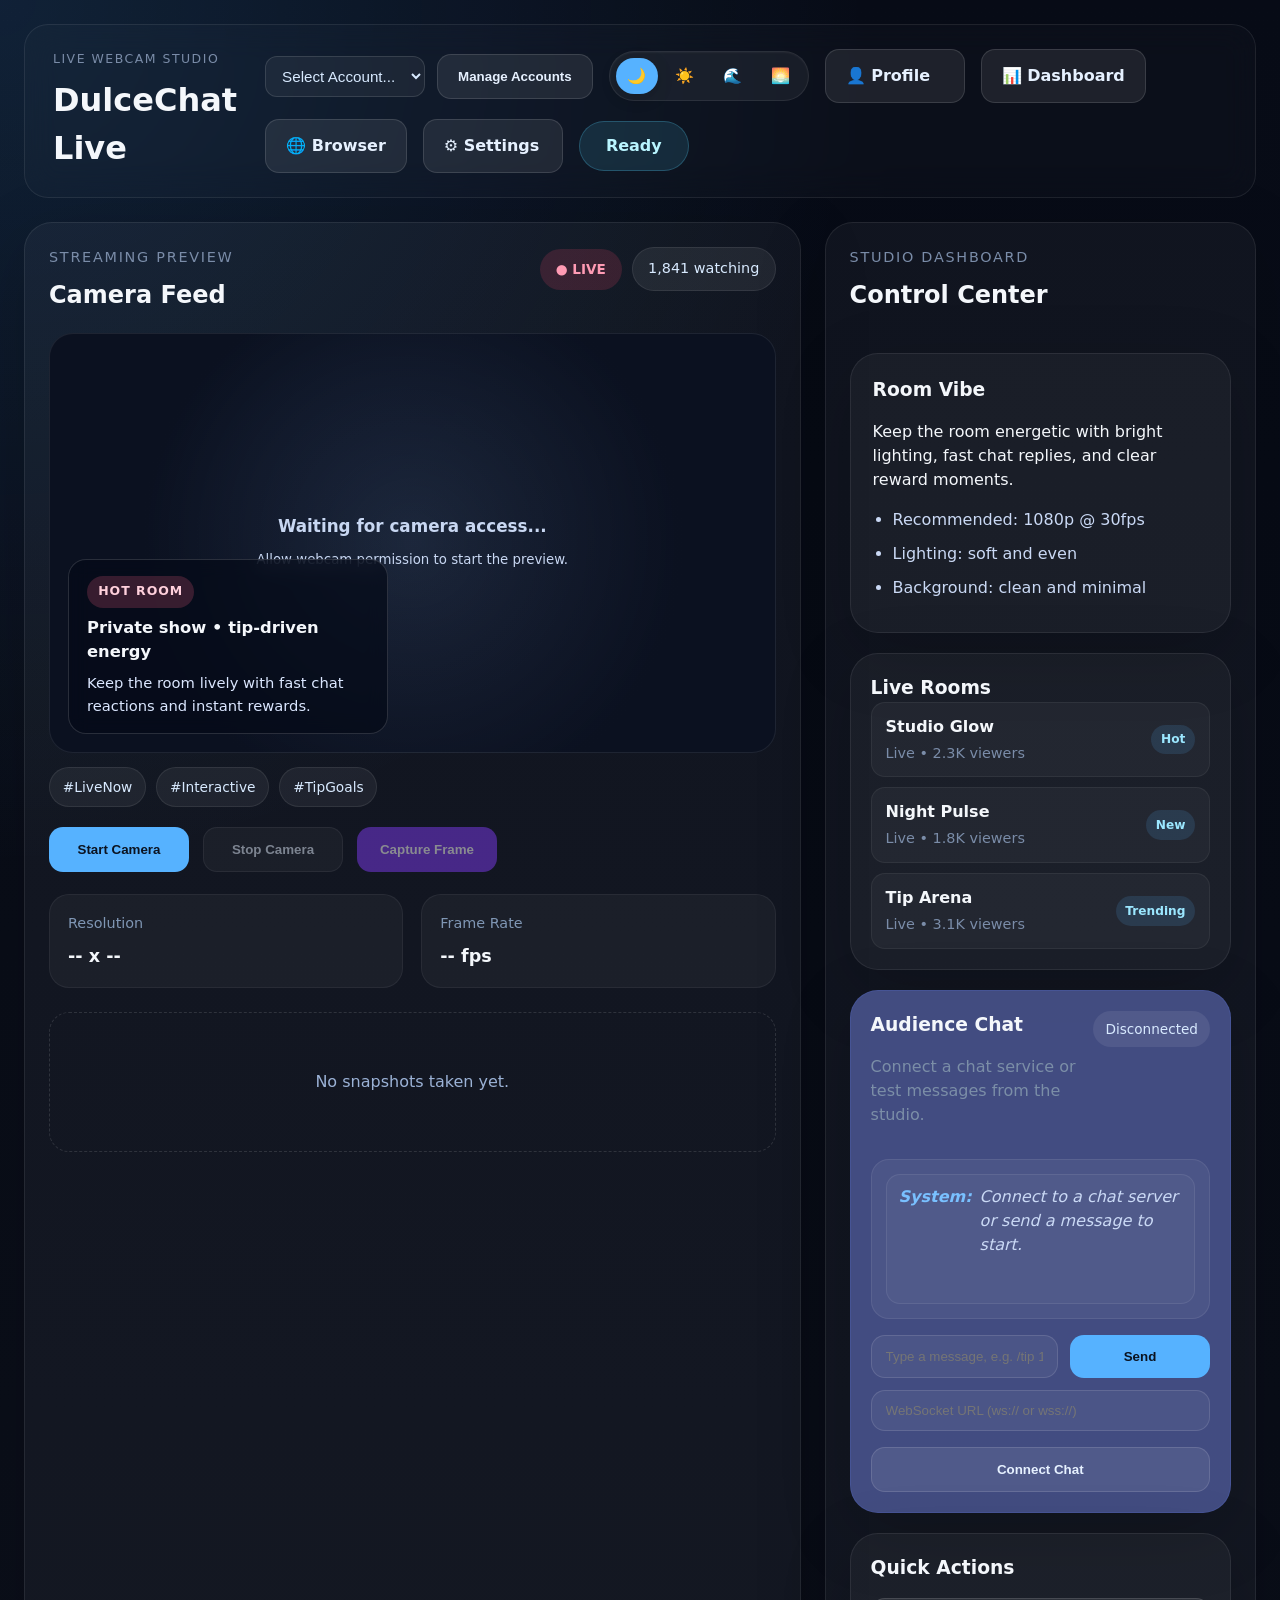
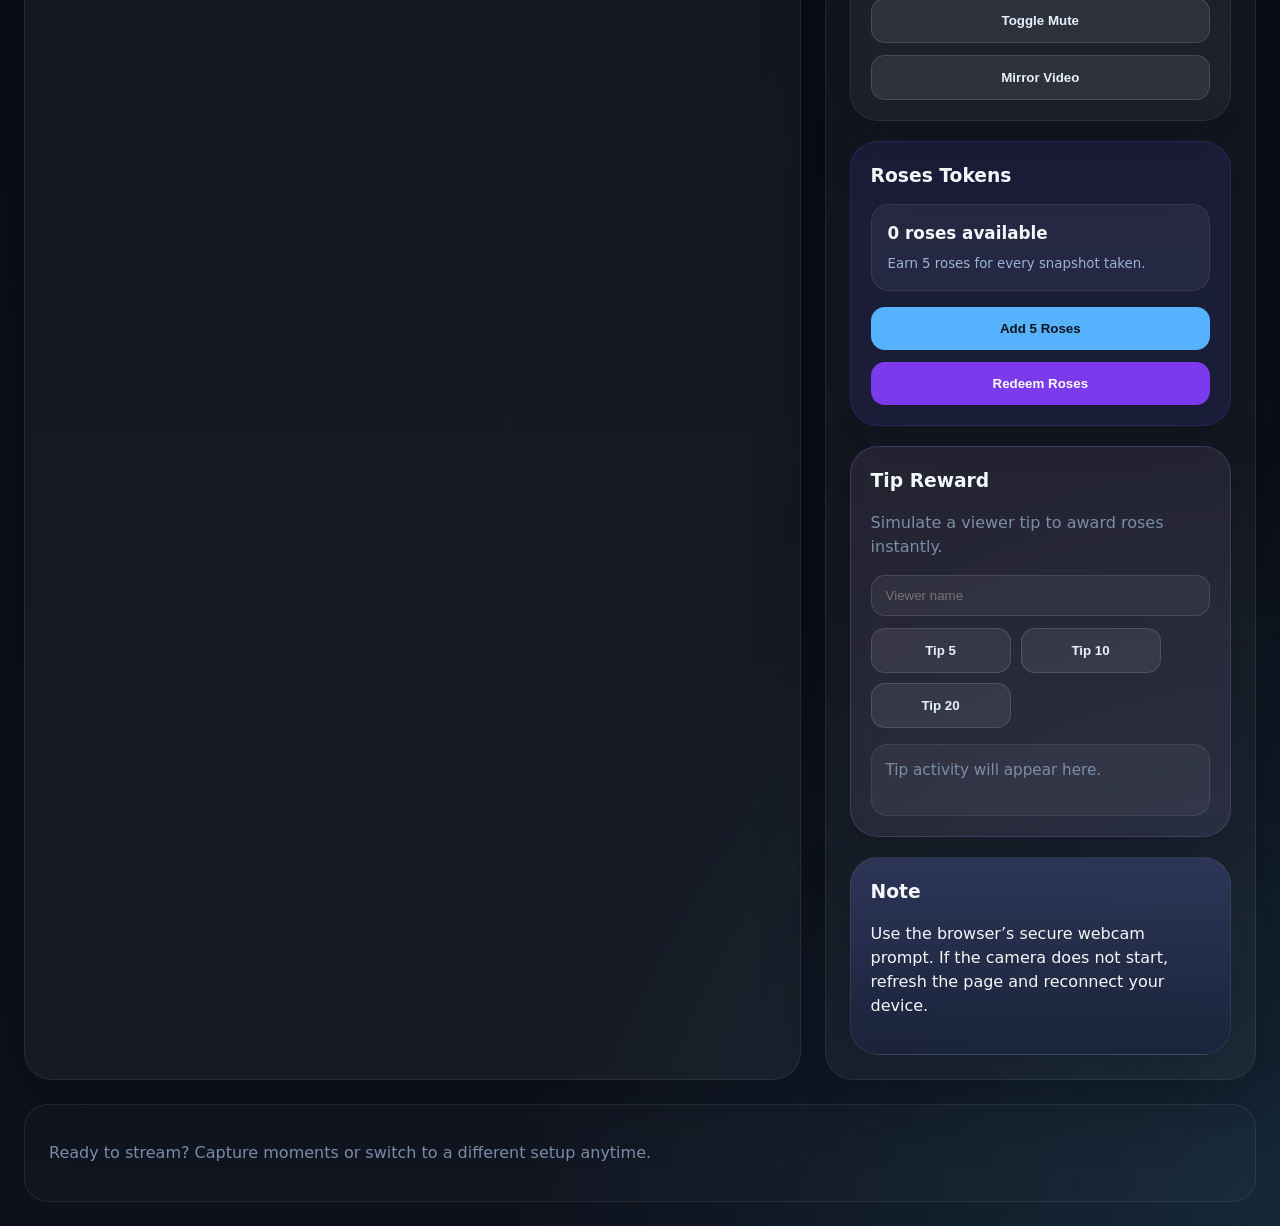
==== commit 9580e552: "Add files via upload" ====
--- a/index.html
+++ b/index.html
@@ -45,15 +45,29 @@
                         <p class="panel-label">Streaming Preview</p>
                         <h2>Camera Feed</h2>
                     </div>
-                    <span class="badge">Webcam Mode</span>
-                </div>
-
-                <div class="video-frame">
+                    <div class="live-pill-group">
+                        <span class="badge live-badge">● LIVE</span>
+                        <span class="viewer-pill" id="viewerCount">1,842 watching</span>
+                    </div>
+                </div>
+
+                <div class="video-frame" id="videoFrame">
                     <video id="webcam" autoplay muted></video>
                     <div class="video-fallback" id="fallbackMessage">
                         <p>Waiting for camera access...</p>
                         <small>Allow webcam permission to start the preview.</small>
                     </div>
+                    <div class="stream-overlay">
+                        <span class="stream-tag">Hot Room</span>
+                        <h3>Private show • tip-driven energy</h3>
+                        <p>Keep the room lively with fast chat reactions and instant rewards.</p>
+                    </div>
+                </div>
+
+                <div class="stream-chips">
+                    <span class="chip">#LiveNow</span>
+                    <span class="chip">#Interactive</span>
+                    <span class="chip">#TipGoals</span>
                 </div>
 
                 <div class="controls-row">
@@ -90,13 +104,40 @@
                 </div>
 
                 <div class="card info-card">
-                    <h3>Broadcast Info</h3>
-                    <p>Keep your feed crisp and your settings ready. Use the chat preview and camera controls below.</p>
+                    <h3>Room Vibe</h3>
+                    <p>Keep the room energetic with bright lighting, fast chat replies, and clear reward moments.</p>
                     <ul>
                         <li>Recommended: 1080p @ 30fps</li>
                         <li>Lighting: soft and even</li>
                         <li>Background: clean and minimal</li>
                     </ul>
+                </div>
+
+                <div class="card small-card">
+                    <h3>Live Rooms</h3>
+                    <div class="room-list">
+                        <div class="room-item">
+                            <div>
+                                <strong>Studio Glow</strong>
+                                <p>Live • 2.3K viewers</p>
+                            </div>
+                            <span class="room-badge">Hot</span>
+                        </div>
+                        <div class="room-item">
+                            <div>
+                                <strong>Night Pulse</strong>
+                                <p>Live • 1.8K viewers</p>
+                            </div>
+                            <span class="room-badge">New</span>
+                        </div>
+                        <div class="room-item">
+                            <div>
+                                <strong>Tip Arena</strong>
+                                <p>Live • 3.1K viewers</p>
+                            </div>
+                            <span class="room-badge">Trending</span>
+                        </div>
+                    </div>
                 </div>
 
                 <div class="card small-card chat-card">
--- a/style.css
+++ b/style.css
@@ -206,6 +206,27 @@
     font-weight: 600;
 }
 
+.live-pill-group {
+    display: flex;
+    align-items: center;
+    gap: 10px;
+    flex-wrap: wrap;
+}
+
+.live-badge {
+    background: rgba(255, 68, 109, 0.16);
+    color: #ff9bb4;
+}
+
+.viewer-pill {
+    padding: 0.65rem 0.95rem;
+    border-radius: 999px;
+    background: rgba(255, 255, 255, 0.07);
+    color: var(--text-secondary);
+    font-size: 0.9rem;
+    border: 1px solid var(--border-color);
+}
+
 .video-frame {
     position: relative;
     min-height: 420px;
@@ -214,6 +235,113 @@
     background: radial-gradient(circle at center, rgba(46, 64, 101, 0.35), #0b1120 65%);
     display: grid;
     place-items: center;
+    border: 1px solid rgba(255, 255, 255, 0.08);
+    transition: transform 0.2s ease, box-shadow 0.2s ease, border-color 0.2s ease;
+}
+
+.video-frame.is-live {
+    box-shadow: 0 0 0 1px rgba(255, 97, 129, 0.3), 0 0 44px rgba(255, 97, 129, 0.16);
+    border-color: rgba(255, 97, 129, 0.4);
+}
+
+.video-frame.is-live::before {
+    content: "";
+    position: absolute;
+    inset: 0;
+    border: 2px solid rgba(255, 97, 129, 0.3);
+    border-radius: inherit;
+    animation: pulseRing 1.8s infinite;
+    pointer-events: none;
+}
+
+.stream-overlay {
+    position: absolute;
+    inset: auto 18px 18px 18px;
+    display: flex;
+    flex-direction: column;
+    gap: 8px;
+    padding: 16px 18px;
+    border-radius: 18px;
+    background: rgba(5, 10, 24, 0.72);
+    border: 1px solid rgba(255, 255, 255, 0.14);
+    backdrop-filter: blur(10px);
+    max-width: 320px;
+}
+
+.stream-overlay h3 {
+    margin: 0;
+    font-size: 1.02rem;
+}
+
+.stream-overlay p {
+    margin: 0;
+    color: #dbe7ff;
+    font-size: 0.92rem;
+}
+
+.stream-tag {
+    display: inline-flex;
+    width: fit-content;
+    padding: 0.4rem 0.7rem;
+    font-size: 0.78rem;
+    border-radius: 999px;
+    background: rgba(255, 97, 129, 0.2);
+    color: #ffd0dc;
+    font-weight: 700;
+    letter-spacing: 0.08em;
+    text-transform: uppercase;
+}
+
+.stream-chips {
+    display: flex;
+    flex-wrap: wrap;
+    gap: 10px;
+    margin-top: 14px;
+}
+
+.chip {
+    padding: 0.56rem 0.8rem;
+    border-radius: 999px;
+    background: rgba(255, 255, 255, 0.06);
+    color: var(--text-secondary);
+    font-size: 0.86rem;
+    border: 1px solid var(--border-color);
+}
+
+.room-list {
+    display: grid;
+    gap: 10px;
+}
+
+.room-item {
+    display: flex;
+    justify-content: space-between;
+    align-items: center;
+    gap: 12px;
+    padding: 12px 14px;
+    border-radius: 14px;
+    background: rgba(255, 255, 255, 0.04);
+    border: 1px solid rgba(255, 255, 255, 0.06);
+}
+
+.room-item strong {
+    display: block;
+    margin-bottom: 4px;
+}
+
+.room-item p {
+    margin: 0;
+    color: var(--text-muted);
+    font-size: 0.9rem;
+}
+
+.room-badge {
+    padding: 0.35rem 0.6rem;
+    border-radius: 999px;
+    font-size: 0.76rem;
+    font-weight: 700;
+    background: rgba(86, 178, 255, 0.14);
+    color: #9be7ff;
 }
 
 video#webcam {
@@ -752,6 +880,17 @@
     box-shadow: 0 4px 16px rgba(0, 0, 0, 0.2);
 }
 
+@keyframes pulseRing {
+    0% {
+        transform: scale(1);
+        opacity: 0.7;
+    }
+    100% {
+        transform: scale(1.04);
+        opacity: 0;
+    }
+}
+
 @media (max-width: 980px) {
     .layout-grid {
         grid-template-columns: 1fr;
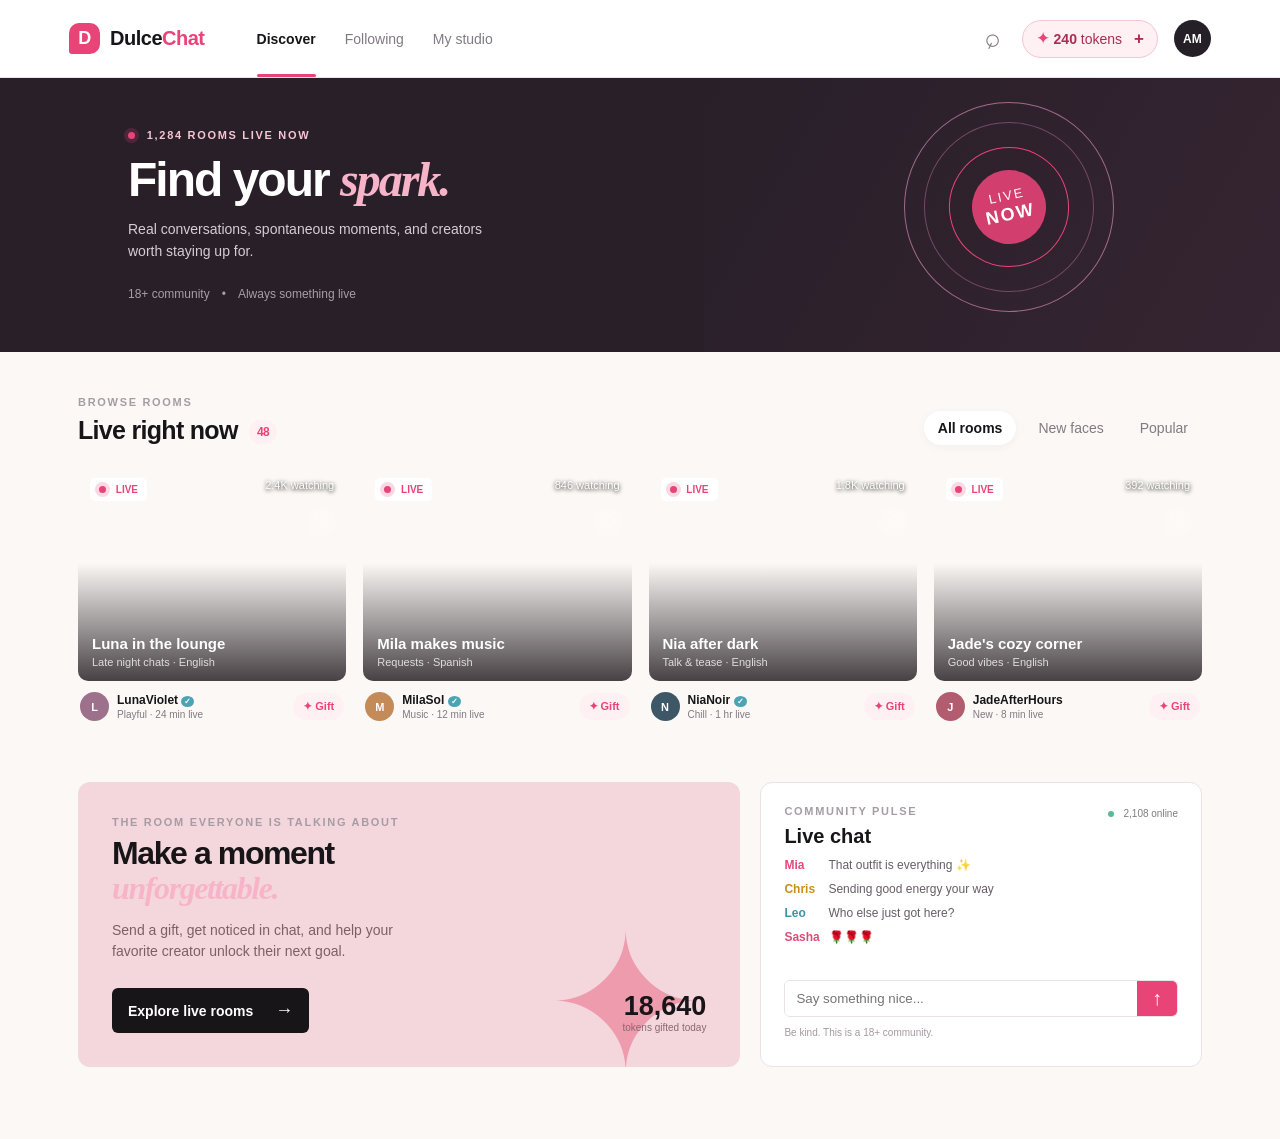
==== commit 2e312e99: "Add files via upload" ====
--- a/index.html
+++ b/index.html
@@ -3,293 +3,60 @@
 <head>
     <meta charset="UTF-8" />
     <meta name="viewport" content="width=device-width, initial-scale=1.0" />
-    <title>DulceChat Webcam</title>
-    <link rel="stylesheet" href="style.css" />
+    <meta name="description" content="DulceChat is a live creator community with private rooms, live chat, and token gifts." />
+    <title>DulceChat | Live rooms</title>
+    <link rel="stylesheet" href="bundle.css" />
 </head>
 <body>
-    <div class="app-shell">
-        <!-- ========== HEADER / TOPBAR ========== -->
-        <header class="topbar">
-            <div>
-                <p class="eyebrow">Live Webcam Studio</p>
-                <h1>DulceChat Live</h1>
+    <header class="site-header">
+        <a class="brand" href="index.html" aria-label="DulceChat home"><span class="brand-mark">D</span><span>Dulce<span>Chat</span></span></a>
+        <nav class="main-nav" aria-label="Main navigation">
+            <a class="active" href="#discover">Discover</a>
+            <a href="#following">Following</a>
+            <a href="dashboard.html">My studio</a>
+        </nav>
+        <div class="header-actions">
+            <button class="icon-button" type="button" aria-label="Search">⌕</button>
+            <button class="wallet-button" id="buyTokens" type="button"><span>✦</span> <strong id="tokenBalance">240</strong> tokens <b>+</b></button>
+            <button class="avatar-button" type="button" aria-label="Open profile">AM</button>
+        </div>
+    </header>
+
+    <main>
+        <section class="hero" id="discover">
+            <div class="hero-copy">
+                <p class="eyebrow"><span class="pulse-dot"></span> 1,284 rooms live now</p>
+                <h1>Find your <em>spark.</em></h1>
+                <p class="hero-lede">Real conversations, spontaneous moments, and creators worth staying up for.</p>
+                <div class="hero-meta"><span>18+ community</span><span>•</span><span>Always something live</span></div>
             </div>
-            <div class="topbar-right">
-                <div class="account-selector">
-                    <select id="accountSelect" class="account-select" aria-label="Select account">
-                        <option value="">Select account...</option>
-                    </select>
-                    <button class="btn btn-secondary" id="buttonAccountMenu" type="button">Manage Accounts</button>
-                </div>
-                <div class="theme-switcher" aria-label="Theme switcher">
-                    <button class="theme-btn active" type="button" data-theme="dark" aria-label="Dark theme">🌙</button>
-                    <button class="theme-btn" type="button" data-theme="light" aria-label="Light theme">☀️</button>
-                    <button class="theme-btn" type="button" data-theme="ocean" aria-label="Ocean theme">🌊</button>
-                    <button class="theme-btn" type="button" data-theme="sunset" aria-label="Sunset theme">🌅</button>
-                </div>
-                <a href="profile.html" class="btn btn-secondary topbar-nav-link">👤 Profile</a>
-                <a href="dashboard.html" class="btn btn-secondary topbar-nav-link">📊 Dashboard</a>
-                <a href="browser.html" class="btn btn-secondary topbar-nav-link">🌐 Browser</a>
-                <a href="settings.html" class="btn btn-secondary topbar-nav-link">⚙️ Settings</a>
+            <div class="hero-art" aria-hidden="true"><span class="art-ring"></span><span class="art-label">LIVE<br /><b>NOW</b></span></div>
+        </section>
 
-                <div class="status-pill" id="connectionStatus">Ready</div>
-            </div>
-        </header>
-
-        <!-- ========== MAIN LAYOUT: VIDEO PANEL + SIDEBAR ========== -->
-        <main class="layout-grid">
-            <!-- VIDEO PANEL (left) -->
-            <section class="panel video-panel">
-                <div class="panel-header">
-                    <div>
-                        <p class="panel-label">Streaming Preview</p>
-                        <h2>Camera Feed</h2>
-                    </div>
-                    <div class="live-pill-group">
-                        <span class="badge live-badge">● LIVE</span>
-                        <span class="viewer-pill" id="viewerCount">1,842 watching</span>
-                    </div>
-                </div>
-
-                <div class="video-frame" id="videoFrame">
-                    <video id="webcam" autoplay muted></video>
-                    <div class="video-fallback" id="fallbackMessage">
-                        <p>Waiting for camera access...</p>
-                        <small>Allow webcam permission to start the preview.</small>
-                    </div>
-                    <div class="stream-overlay">
-                        <span class="stream-tag">Hot Room</span>
-                        <h3>Private show • tip-driven energy</h3>
-                        <p>Keep the room lively with fast chat reactions and instant rewards.</p>
-                    </div>
-                </div>
-
-                <div class="stream-chips">
-                    <span class="chip">#LiveNow</span>
-                    <span class="chip">#Interactive</span>
-                    <span class="chip">#TipGoals</span>
-                </div>
-
-                <div class="controls-row">
-                    <button class="btn btn-primary" id="buttonStart">Start Camera</button>
-                    <button class="btn btn-secondary" id="buttonStop" disabled>Stop Camera</button>
-                    <button class="btn btn-accent" id="buttonCapture" disabled>Capture Frame</button>
-                </div>
-
-                <div class="quick-info">
-                    <div>
-                        <span>Resolution</span>
-                        <strong id="cameraResolution">-- x --</strong>
-                    </div>
-                    <div>
-                        <span>Frame Rate</span>
-                        <strong id="cameraFramerate">-- fps</strong>
-                    </div>
-                </div>
-
-                <div class="snapshots" id="snapshotList">
-                    <div class="snapshot-empty">
-                        <p>No snapshots taken yet.</p>
-                    </div>
-                </div>
-            </section>
-
-            <!-- SIDEBAR PANEL (right) -->
-            <aside class="panel sidebar-panel">
-                <div class="panel-header">
-                    <div>
-                        <p class="panel-label">Studio Dashboard</p>
-                        <h2>Control Center</h2>
-                    </div>
-                </div>
-
-                <div class="card info-card">
-                    <h3>Room Vibe</h3>
-                    <p>Keep the room energetic with bright lighting, fast chat replies, and clear reward moments.</p>
-                    <ul>
-                        <li>Recommended: 1080p @ 30fps</li>
-                        <li>Lighting: soft and even</li>
-                        <li>Background: clean and minimal</li>
-                    </ul>
-                </div>
-
-                <div class="card small-card">
-                    <h3>Live Rooms</h3>
-                    <div class="room-list">
-                        <div class="room-item">
-                            <div>
-                                <strong>Studio Glow</strong>
-                                <p>Live • 2.3K viewers</p>
-                            </div>
-                            <span class="room-badge">Hot</span>
-                        </div>
-                        <div class="room-item">
-                            <div>
-                                <strong>Night Pulse</strong>
-                                <p>Live • 1.8K viewers</p>
-                            </div>
-                            <span class="room-badge">New</span>
-                        </div>
-                        <div class="room-item">
-                            <div>
-                                <strong>Tip Arena</strong>
-                                <p>Live • 3.1K viewers</p>
-                            </div>
-                            <span class="room-badge">Trending</span>
-                        </div>
-                    </div>
-                </div>
-
-                <div class="card small-card chat-card">
-                    <div class="chat-card-header">
-                        <div>
-                            <h3>Audience Chat</h3>
-                            <p class="muted">Connect a chat service or test messages from the studio.</p>
-                        </div>
-                        <span class="chat-status" id="chatStatus">Disconnected</span>
-                    </div>
-                    <div class="chat-feed" id="chatFeed">
-                        <div class="chat-message system"><span>System:</span> Connect to a chat server or send a message to start.</div>
-                    </div>
-                    <div class="chat-input-row">
-                        <input id="chatInput" class="tip-input" type="text" placeholder="Type a message, e.g. /tip 10" />
-                        <button class="btn btn-primary" id="buttonSendChat">Send</button>
-                    </div>
-                    <div class="chat-url-row">
-                        <input id="chatUrl" class="tip-input" type="text" placeholder="WebSocket URL (ws:// or wss://)" aria-label="Chat server URL" />
-                    </div>
-                    <div class="action-list">
-                        <button class="btn btn-secondary" id="buttonConnectChat">Connect Chat</button>
-                    </div>
-                </div>
-
-                <div class="card small-card">
-                    <h3>Quick Actions</h3>
-                    <div class="action-list">
-                        <button class="btn btn-secondary" id="buttonToggleMute">Toggle Mute</button>
-                        <button class="btn btn-secondary" id="buttonToggleMirror">Mirror Video</button>
-                    </div>
-                </div>
-
-                <div class="card small-card token-card">
-                    <h3>Roses Tokens</h3>
-                    <div class="token-summary">
-                        <p><span id="rosesCount">0</span> roses available</p>
-                        <small>Earn 5 roses for every snapshot taken.</small>
-                    </div>
-                    <div class="action-list">
-                        <button class="btn btn-primary" id="buttonAddRoses">Add 5 Roses</button>
-                        <button class="btn btn-accent" id="buttonOpenRedeem">Redeem Roses</button>
-                    </div>
-                </div>
-
-                <div class="card small-card tip-card">
-                    <h3>Tip Reward</h3>
-                    <p class="muted">Simulate a viewer tip to award roses instantly.</p>
-                    <div class="tip-fields">
-                        <input id="tipUser" class="tip-input" type="text" placeholder="Viewer name" />
-                        <div class="tip-row">
-                            <button class="btn btn-secondary tip-btn" data-tip="5">Tip 5</button>
-                            <button class="btn btn-secondary tip-btn" data-tip="10">Tip 10</button>
-                            <button class="btn btn-secondary tip-btn" data-tip="20">Tip 20</button>
-                        </div>
-                    </div>
-                    <div class="tip-log" id="tipLog">
-                        <p class="muted">Tip activity will appear here.</p>
-                    </div>
-                </div>
-
-                <div class="card small-card note-card">
-                    <h3>Note</h3>
-                    <p>Use the browser’s secure webcam prompt. If the camera does not start, refresh the page and reconnect your device.</p>
-                </div>
-            </aside>
-        </main>
-
-        <!-- ========== FOOTER ========== -->
-        <footer class="footer-bar">
-            <p>Ready to stream? Capture moments or switch to a different setup anytime.</p>
-        </footer>
-    </div>
-    <!-- ========== ACCOUNT MODAL ========== -->
-    <div class="modal" id="accountModal" aria-hidden="true">
-        <div class="modal-backdrop" id="accountBackdrop"></div>
-        <div class="modal-content" role="dialog" aria-modal="true" aria-labelledby="accountTitle">
-            <header>
-                <h3 id="accountTitle">Account Manager</h3>
-                <button class="modal-close" id="accountClose">×</button>
-            </header>
-            <div class="modal-body">
-                <div class="account-section">
-                    <h4>Create New Account</h4>
-                    <div class="account-fields">
-                        <input id="newAccountName" class="tip-input" type="text" placeholder="Enter account name" />
-                        <button class="btn btn-primary account-create-btn" id="buttonCreateAccount">Create Account</button>
-                    </div>
-                </div>
-
-                <div class="account-section">
-                    <h4>All Accounts</h4>
-                    <div class="account-list" id="accountList">
-                        <p class="muted">No accounts yet.</p>
-                    </div>
+        <section class="room-section" aria-labelledby="live-heading">
+            <div class="section-heading">
+                <div><p class="kicker">Browse rooms</p><h2 id="live-heading">Live right now <span class="count">48</span></h2></div>
+                <div class="filters">
+                    <button class="filter active" data-filter="all" type="button">All rooms</button>
+                    <button class="filter" data-filter="new" type="button">New faces</button>
+                    <button class="filter" data-filter="popular" type="button">Popular</button>
                 </div>
             </div>
-        </div>
-    </div>
+            <div class="room-grid" id="roomGrid">
+                <article class="room-card featured-room" data-category="popular"><div class="room-image image-one"><span class="live-tag"><i></i> LIVE</span><span class="room-viewers">2.4K watching</span><button class="heart" type="button" aria-label="Favorite Luna">♡</button><div class="room-caption"><strong>Luna in the lounge</strong><span>Late night chats · English</span></div></div><div class="room-info"><div class="creator"><span class="creator-avatar avatar-luna">L</span><div><strong>LunaViolet <span class="verified">✓</span></strong><small>Playful · 24 min live</small></div></div><button class="mini-gift" data-creator="LunaViolet" type="button">✦ Gift</button></div></article>
+                <article class="room-card" data-category="new"><div class="room-image image-two"><span class="live-tag"><i></i> LIVE</span><span class="room-viewers">846 watching</span><button class="heart" type="button" aria-label="Favorite Mila">♡</button><div class="room-caption"><strong>Mila makes music</strong><span>Requests · Spanish</span></div></div><div class="room-info"><div class="creator"><span class="creator-avatar avatar-mila">M</span><div><strong>MilaSol <span class="verified">✓</span></strong><small>Music · 12 min live</small></div></div><button class="mini-gift" data-creator="MilaSol" type="button">✦ Gift</button></div></article>
+                <article class="room-card" data-category="popular"><div class="room-image image-three"><span class="live-tag"><i></i> LIVE</span><span class="room-viewers">1.8K watching</span><button class="heart" type="button" aria-label="Favorite Nia">♡</button><div class="room-caption"><strong>Nia after dark</strong><span>Talk &amp; tease · English</span></div></div><div class="room-info"><div class="creator"><span class="creator-avatar avatar-nia">N</span><div><strong>NiaNoir <span class="verified">✓</span></strong><small>Chill · 1 hr live</small></div></div><button class="mini-gift" data-creator="NiaNoir" type="button">✦ Gift</button></div></article>
+                <article class="room-card" data-category="new"><div class="room-image image-four"><span class="live-tag"><i></i> LIVE</span><span class="room-viewers">392 watching</span><button class="heart" type="button" aria-label="Favorite Jade">♡</button><div class="room-caption"><strong>Jade's cozy corner</strong><span>Good vibes · English</span></div></div><div class="room-info"><div class="creator"><span class="creator-avatar avatar-jade">J</span><div><strong>JadeAfterHours</strong><small>New · 8 min live</small></div></div><button class="mini-gift" data-creator="JadeAfterHours" type="button">✦ Gift</button></div></article>
+            </div>
+        </section>
 
-    <!-- ========== REDEEM MODAL ========== -->
-    <div class="modal" id="redeemModal" aria-hidden="true">
-        <div class="modal-backdrop" id="redeemBackdrop"></div>
-        <div class="modal-content" role="dialog" aria-modal="true" aria-labelledby="redeemTitle">
-            <header>
-                <h3 id="redeemTitle">Redeem Roses</h3>
-                <button class="modal-close" id="redeemClose">×</button>
-            </header>
-            <div class="modal-body">
-                <p class="muted">You have <strong><span id="redeemRoses">0</span> roses</strong>. Choose a reward to redeem.</p>
+        <section class="content-layout" id="following">
+            <div class="spotlight"><div><p class="kicker">The room everyone is talking about</p><h2>Make a moment<br /><em>unforgettable.</em></h2><p>Send a gift, get noticed in chat, and help your favorite creator unlock their next goal.</p><button class="primary-button" type="button" data-scroll="roomGrid">Explore live rooms <span>→</span></button></div><div class="spotlight-stat"><strong>18,640</strong><span>tokens gifted today</span></div></div>
+            <aside class="chat-panel"><div class="chat-heading"><div><p class="kicker">Community pulse</p><h3>Live chat</h3></div><span class="online"><i></i> 2,108 online</span></div><div class="chat-messages" id="chatMessages"><p><b class="pink">Mia</b><span>That outfit is everything ✨</span></p><p><b class="gold">Chris</b><span>Sending good energy your way</span></p><p><b class="blue">Leo</b><span>Who else just got here?</span></p><p><b class="pink">Sasha</b><span>🌹🌹🌹</span></p></div><form class="chat-form" id="chatForm"><input id="chatInput" type="text" maxlength="80" placeholder="Say something nice..." autocomplete="off" /><button type="submit" aria-label="Send message">↑</button></form><p class="chat-note">Be kind. This is a 18+ community.</p></aside>
+        </section>
+    </main>
 
-                <div class="redeem-options">
-                    <div class="redeem-option">
-                        <div>
-                            <h4>Confetti</h4>
-                            <small>Fun confetti effect</small>
-                        </div>
-                        <div>
-                            <strong>15</strong>
-                            <button class="btn btn-primary redeem-btn" data-cost="15" data-name="Confetti">Redeem</button>
-                        </div>
-                    </div>
-
-                    <div class="redeem-option">
-                        <div>
-                            <h4>Spotlight</h4>
-                            <small>Highlight the streamer</small>
-                        </div>
-                        <div>
-                            <strong>20</strong>
-                            <button class="btn btn-primary redeem-btn" data-cost="20" data-name="Spotlight">Redeem</button>
-                        </div>
-                    </div>
-
-                    <div class="redeem-option">
-                        <div>
-                            <h4>Custom Shoutout</h4>
-                            <small>Show a message on screen</small>
-                        </div>
-                        <div>
-                            <strong>30</strong>
-                            <button class="btn btn-primary redeem-btn" data-cost="30" data-name="Shoutout">Redeem</button>
-                        </div>
-                    </div>
-                </div>
-            </div>
-            <footer>
-                <button class="btn btn-secondary" id="redeemCancel">Cancel</button>
-            </footer>
-        </div>
-    </div>
-    <script src="stript.js" defer></script>
-    <script src="script.js" defer></script>
+    <div class="toast" id="toast" role="status" aria-live="polite"></div>
+    <script src="bundle.js"></script>
 </body>
-</html>+</html>
--- a/bundle.css
+++ b/bundle.css
@@ -0,0 +1,4 @@
+.room-main{max-width:1240px;margin:0 auto;padding:28px 28px 70px}.room-topline{display:flex;justify-content:space-between;margin-bottom:18px}.room-safety{font-size:11px;color:var(--muted)}.room-layout{display:grid;grid-template-columns:minmax(0,1.55fr) minmax(300px,.7fr);gap:18px}.stream-stage{min-width:0}.stage-media{height:520px;border-radius:11px;position:relative;overflow:hidden;background:linear-gradient(145deg,#7e465b,#d09aa0 47%,#4a2939);background-image:linear-gradient(145deg,#7e465bcc,#d09aa099 47%,#4a2939cc),url('https://images.unsplash.com/photo-1531123897727-8f129e1688ce?auto=format&fit=crop&w=1100&q=85');background-position:center;background-size:cover}.stage-media:after{content:'';position:absolute;inset:50% 0 0;background:linear-gradient(transparent,#140e14d9)}.stage-media .live-tag{top:18px;left:18px}.stage-viewers{position:absolute;top:21px;right:18px;color:#fff;font-size:12px;z-index:1;text-shadow:0 1px 4px #000}.stage-copy{position:absolute;bottom:26px;left:27px;color:#fff;z-index:1}.stage-copy p{font-size:11px;text-transform:uppercase;letter-spacing:1.5px;color:#f6c2d1;margin:0 0 8px}.stage-copy h1{font-size:32px;letter-spacing:-1px;margin:0 0 7px}.stage-copy span{color:#e6dce1}.stage-controls{position:absolute;right:18px;bottom:18px;z-index:2;display:flex;gap:7px}.stage-controls button,.share-button{background:#ffffff29;color:#fff;width:34px;height:34px;border-radius:50%;font-size:16px}.creator-bar{display:flex;justify-content:space-between;align-items:center;padding:17px 2px}.large-avatar{width:42px;height:42px;font-size:15px}.creator-actions{display:flex;gap:8px}.follow-button{color:var(--pink);background:var(--pink-soft);padding:9px 14px;border-radius:5px;font-weight:700}.share-button{color:var(--ink);background:#fff;border:1px solid var(--line)}.goal-bar{background:#fff;border:1px solid var(--line);border-radius:8px;padding:15px 18px;display:flex;justify-content:space-between;align-items:center}.goal-bar .kicker{margin:0 0 4px}.goal-bar strong{display:block}.goal-progress{text-align:right;min-width:220px}.goal-progress>div{height:7px;background:#f4e4e9;border-radius:8px;margin-bottom:6px}.goal-progress>div span{display:block;height:100%;background:var(--pink);border-radius:8px}.goal-progress small{color:var(--muted);font-size:10px}.room-chat{min-height:600px}.gift-section{background:#fff;border:1px solid var(--line);border-radius:10px;margin-top:20px;padding:22px 25px;display:flex;align-items:center;justify-content:space-between;gap:20px}.gift-section h2{margin:0 0 5px;font-size:23px}.gift-subtitle{color:var(--muted);margin:0}.gift-grid{display:grid;grid-template-columns:repeat(4,100px);gap:9px}.gift-option{background:var(--cream);border:1px solid var(--line);border-radius:8px;padding:12px 8px;display:grid;gap:4px;text-align:center;color:var(--ink)}.gift-option span{font-size:25px}.gift-option strong{font-size:12px}.gift-option small{font-size:10px;color:var(--muted)}.gift-option:hover,.gift-featured{border-color:#efadc1;background:var(--pink-soft)}@media(max-width:800px){.room-layout{grid-template-columns:1fr}.room-chat{min-height:350px}.stage-media{height:390px}.gift-section{display:block}.gift-grid{margin-top:18px;grid-template-columns:repeat(4,1fr)}}@media(max-width:500px){.room-main{padding:20px 15px 50px}.stage-media{height:330px}.stage-copy h1{font-size:25px}.goal-bar{display:block}.goal-progress{text-align:left;margin-top:14px}.gift-grid{grid-template-columns:repeat(2,1fr)}}
+@import url('https://fonts.googleapis.com/css2?family=DM+Sans:wght@400;500;600;700&family=Playfair+Display:ital,wght@0,600;1,600;1,700&display=swap');
+:root{--ink:#171518;--muted:#817a83;--line:#e9e3e7;--pink:#e94478;--pink-soft:#fff0f4;--yellow:#f7c64b;--cream:#fbf8f5;--white:#fff}*{box-sizing:border-box}body{margin:0;background:var(--cream);color:var(--ink);font:14px 'DM Sans',sans-serif}button,a{font:inherit}button{cursor:pointer;border:0}a{color:inherit;text-decoration:none}.site-header{height:78px;background:#fff;display:flex;align-items:center;padding:0 5.4vw;border-bottom:1px solid var(--line);gap:52px;position:sticky;top:0;z-index:5}.brand{display:flex;align-items:center;gap:10px;font-size:20px;font-weight:700;letter-spacing:-.5px}.brand>span:last-child span{color:var(--pink)}.brand-mark{display:grid;place-items:center;color:#fff;background:var(--pink);width:31px;height:31px;border-radius:10px 10px 10px 3px;font-weight:700;font-size:18px}.main-nav{display:flex;gap:29px;color:var(--muted);height:100%;align-items:center}.main-nav a{height:100%;display:flex;align-items:center;position:relative}.main-nav a.active{color:var(--ink);font-weight:600}.main-nav a.active:after{content:'';position:absolute;bottom:0;left:0;right:0;height:3px;background:var(--pink);border-radius:3px}.header-actions{margin-left:auto;display:flex;align-items:center;gap:16px}.icon-button{font-size:27px;background:transparent;line-height:1;color:var(--muted);transform:rotate(-20deg)}.wallet-button{height:38px;border:1px solid #f2c7d4;background:var(--pink-soft);border-radius:20px;padding:0 13px;color:#a92d57}.wallet-button span{color:var(--pink);font-size:17px}.wallet-button b{font-size:17px;margin-left:8px}.avatar-button{background:#252027;color:#fff;border-radius:50%;width:37px;height:37px;font-weight:600;font-size:12px}.hero{min-height:274px;background:#281f29;color:#fff;display:flex;align-items:center;padding:46px 10vw;position:relative;overflow:hidden}.hero:after{content:'';position:absolute;right:0;top:0;width:45%;height:100%;background:linear-gradient(120deg,transparent,#3b2735);opacity:.7}.hero-copy{position:relative;z-index:1}.eyebrow,.kicker{font-size:11px;text-transform:uppercase;letter-spacing:1.7px;font-weight:700;margin:0 0 14px}.eyebrow{color:#f7c5d2}.pulse-dot,.online i,.live-tag i{display:inline-block;background:var(--pink);width:7px;height:7px;border-radius:50%;margin-right:7px;box-shadow:0 0 0 4px #e9447833}.hero h1{font-size:48px;line-height:1.03;letter-spacing:-2px;margin:0 0 13px}.hero h1 em,.spotlight h2 em{font-family:'Playfair Display',serif;color:#f7b4c8}.hero-lede{max-width:390px;color:#d6cdd4;line-height:1.6;margin:0}.hero-meta{margin-top:24px;font-size:12px;color:#a99da7;display:flex;gap:12px}.hero-art{position:absolute;right:13%;top:24px;width:210px;height:210px;border:1px solid #a16a88;border-radius:50%;z-index:1;transform:rotate(-12deg)}.hero-art:before,.hero-art:after{content:'';position:absolute;border:1px solid #744963;border-radius:50%}.hero-art:before{inset:19px}.hero-art:after{inset:44px;border-color:#e94478}.art-ring{position:absolute;inset:67px;background:#e94478;border-radius:50%;opacity:.88}.art-label{position:absolute;z-index:2;inset:0;display:grid;place-content:center;text-align:center;font-size:13px;line-height:1.2;letter-spacing:2px}.art-label b{font-size:18px}.room-section{max-width:1180px;margin:0 auto;padding:44px 28px 25px}.section-heading{display:flex;align-items:end;justify-content:space-between;margin-bottom:21px}.kicker{color:#a69ca4;margin-bottom:8px}.section-heading h2{font-size:25px;letter-spacing:-.7px;margin:0}.count{font-size:12px;color:var(--pink);background:var(--pink-soft);padding:5px 8px;border-radius:20px;vertical-align:middle;margin-left:5px}.filters{display:flex;gap:8px}.filter{padding:9px 14px;border-radius:18px;background:transparent;color:var(--muted)}.filter.active{background:#fff;color:var(--ink);box-shadow:0 2px 10px #2b17200b;font-weight:600}.room-grid{display:grid;grid-template-columns:repeat(4,1fr);gap:17px}.room-card{min-width:0}.room-image{height:215px;border-radius:10px;position:relative;overflow:hidden;background-size:cover;background-position:center}.image-one{background-image:url('https://images.unsplash.com/photo-1534528741775-53994a69daeb?auto=format&fit=crop&w=700&q=85')}.image-two{background-image:url('https://images.unsplash.com/photo-1524504388940-b1c1722653e1?auto=format&fit=crop&w=700&q=85')}.image-three{background-image:url('https://images.unsplash.com/photo-1529139574466-a303027c1d8b?auto=format&fit=crop&w=700&q=85')}.image-four{background-image:url('https://images.unsplash.com/photo-1488426862026-3ee34a7d66df?auto=format&fit=crop&w=700&q=85')}.room-image:after{content:'';position:absolute;inset:45% 0 0;background:linear-gradient(transparent,#171016c9)}.live-tag,.room-viewers,.heart,.room-caption{position:absolute;z-index:1}.live-tag{top:12px;left:12px;background:#fff;color:var(--pink);padding:6px 9px;border-radius:5px;font-weight:700;font-size:10px}.room-viewers{top:13px;right:12px;color:#fff;font-size:11px;text-shadow:0 1px 4px #000}.heart{top:41px;right:9px;background:#ffffff2e;color:#fff;border-radius:50%;font-size:22px;width:30px;height:30px}.room-caption{bottom:13px;left:14px;color:#fff;display:grid;gap:4px}.room-caption strong{font-size:15px}.room-caption span{font-size:11px;color:#ddd}.room-info{display:flex;justify-content:space-between;align-items:center;padding:11px 2px}.creator{display:flex;gap:8px;align-items:center;min-width:0}.creator-avatar{display:grid;place-items:center;border-radius:50%;height:29px;width:29px;color:#fff;font-size:11px;font-weight:700}.avatar-luna{background:#9d718c}.avatar-mila{background:#c48a58}.avatar-nia{background:#3d5766}.avatar-jade{background:#b25c6f}.creator strong,.creator small{display:block}.creator strong{font-size:12px;white-space:nowrap;overflow:hidden;text-overflow:ellipsis}.creator small{color:var(--muted);font-size:10px;margin-top:2px}.verified{background:#4aa4b4;color:#fff;border-radius:50%;font-size:8px;padding:1px 3px}.mini-gift{color:var(--pink);background:var(--pink-soft);border-radius:15px;padding:7px 10px;font-size:11px;font-weight:700}.content-layout{max-width:1180px;margin:0 auto;padding:25px 28px 72px;display:grid;grid-template-columns:1.5fr 1fr;gap:20px}.spotlight{background:#f4d7dc;border-radius:12px;min-height:270px;padding:34px;display:flex;justify-content:space-between;overflow:hidden;position:relative}.spotlight:after{content:'✦';position:absolute;right:35px;bottom:-32px;color:#ed9bad;font-size:190px;line-height:1}.spotlight h2{font-size:32px;letter-spacing:-1.4px;line-height:1.1;margin:0 0 11px;position:relative;z-index:1}.spotlight>div:first-child>p:not(.kicker){color:#7c5f67;max-width:310px;line-height:1.5;position:relative;z-index:1}.primary-button{margin-top:12px;background:var(--ink);color:#fff;border-radius:6px;padding:12px 16px;font-weight:600;position:relative;z-index:2}.primary-button span{margin-left:18px;font-size:18px}.spotlight-stat{align-self:end;display:grid;z-index:1;text-align:right}.spotlight-stat strong{font-size:27px}.spotlight-stat span{font-size:10px;color:#8a6770}.chat-panel{background:#fff;border-radius:12px;padding:22px 23px;border:1px solid var(--line);min-height:270px}.chat-heading{display:flex;justify-content:space-between;align-items:start}.chat-heading h3{font-size:20px;margin:0}.online{font-size:10px;color:var(--muted);padding-top:3px}.online i{background:#5ab99a;box-shadow:none;width:6px;height:6px}.chat-messages{height:132px;padding:10px 0;display:grid;align-content:start;gap:10px;overflow:hidden}.chat-messages p{display:flex;gap:9px;margin:0;font-size:12px}.chat-messages b{min-width:35px}.pink{color:#df4b78}.gold{color:#c8901b}.blue{color:#3e94a5}.chat-messages span{color:#665e66}.chat-form{display:flex;border:1px solid var(--line);height:37px;border-radius:6px;overflow:hidden}.chat-form input{border:0;outline:0;padding:0 11px;flex:1;min-width:0;color:var(--ink)}.chat-form button{width:40px;background:var(--pink);color:#fff;font-size:20px}.chat-note{font-size:10px;color:#a29aa1;margin:10px 0 0}.toast{position:fixed;bottom:24px;left:50%;transform:translate(-50%,20px);background:#28202a;color:#fff;padding:12px 18px;border-radius:7px;opacity:0;pointer-events:none;transition:.25s;z-index:10;font-size:12px}.toast.show{opacity:1;transform:translate(-50%,0)}@media(max-width:900px){.site-header{padding:0 20px;gap:22px}.main-nav{gap:15px}.hero{padding:38px 7vw}.hero-art{right:5%}.room-grid{grid-template-columns:repeat(2,1fr)}.content-layout{grid-template-columns:1fr}}@media(max-width:600px){.site-header{height:64px}.main-nav{display:none}.header-actions{gap:8px}.wallet-button{font-size:11px;padding:0 9px}.hero{min-height:280px;padding:35px 25px}.hero h1{font-size:39px}.hero-art{opacity:.35;right:-50px}.section-heading{align-items:start;gap:15px;flex-direction:column}.room-section,.content-layout{padding-left:18px;padding-right:18px}.room-grid{gap:12px}.room-image{height:180px}.room-info{display:block}.mini-gift{margin-top:7px}.spotlight{padding:25px;min-height:300px}.spotlight-stat{display:none}}
+.subpage{min-height:100vh;background:var(--cream)}.subpage-main{max-width:1120px;margin:0 auto;padding:48px 28px 80px}.subpage-intro{display:flex;justify-content:space-between;align-items:end;margin-bottom:28px}.subpage-intro h1{font-size:42px;letter-spacing:-1.8px;margin:0}.subpage-intro p{color:var(--muted);max-width:500px;line-height:1.6;margin:10px 0 0}.subpage-grid{display:grid;grid-template-columns:repeat(3,1fr);gap:17px}.surface{background:#fff;border:1px solid var(--line);border-radius:10px;padding:24px}.surface h2,.surface h3{margin:0 0 10px;letter-spacing:-.5px}.surface p,.surface li{color:var(--muted);line-height:1.6}.surface ul{padding-left:18px}.surface-wide{grid-column:1/-1}.metric-grid{display:grid;grid-template-columns:repeat(4,1fr);gap:12px;margin-bottom:20px}.metric{background:#fff;border:1px solid var(--line);padding:18px;border-radius:9px}.metric strong{display:block;font-size:28px}.metric span{color:var(--muted);font-size:11px}.table-list{display:grid;gap:0}.table-row{display:flex;justify-content:space-between;align-items:center;padding:16px 0;border-bottom:1px solid var(--line)}.table-row:last-child{border-bottom:0}.table-row strong{display:block}.table-row small{color:var(--muted)}.positive{color:#3d9b7c}.form-stack{display:grid;gap:16px}.form-stack label{font-weight:600;font-size:12px;display:grid;gap:7px}.form-stack input,.form-stack textarea,.form-stack select{font:inherit;border:1px solid var(--line);border-radius:6px;padding:12px;background:#fff;outline-color:var(--pink)}.form-stack textarea{min-height:130px;resize:vertical}.primary-button.full{width:100%;margin-top:4px}.muted-note{font-size:11px;color:var(--muted)}.toggle-row{display:flex;justify-content:space-between;align-items:center;padding:17px 0;border-bottom:1px solid var(--line)}.toggle-row:last-child{border:0}.toggle{width:42px;height:24px;border-radius:20px;background:#ddd;position:relative}.toggle:after{content:'';position:absolute;width:18px;height:18px;left:3px;top:3px;border-radius:50%;background:#fff;transition:.2s}.toggle.on{background:var(--pink)}.toggle.on:after{left:21px}.empty-illustration{text-align:center;padding:80px 20px}.empty-illustration strong{display:block;font-size:80px;color:var(--pink-soft);line-height:1}.empty-illustration h1{font-size:38px;margin:10px 0}.back-link{color:var(--pink);font-weight:600}.nav-subpage{border-bottom:1px solid var(--line)}@media(max-width:700px){.subpage-main{padding:32px 18px 60px}.subpage-intro{display:block}.subpage-intro h1{font-size:35px}.subpage-grid{grid-template-columns:1fr}.metric-grid{grid-template-columns:repeat(2,1fr)}.surface-wide{grid-column:auto}.nav-subpage .main-nav{display:none}}
